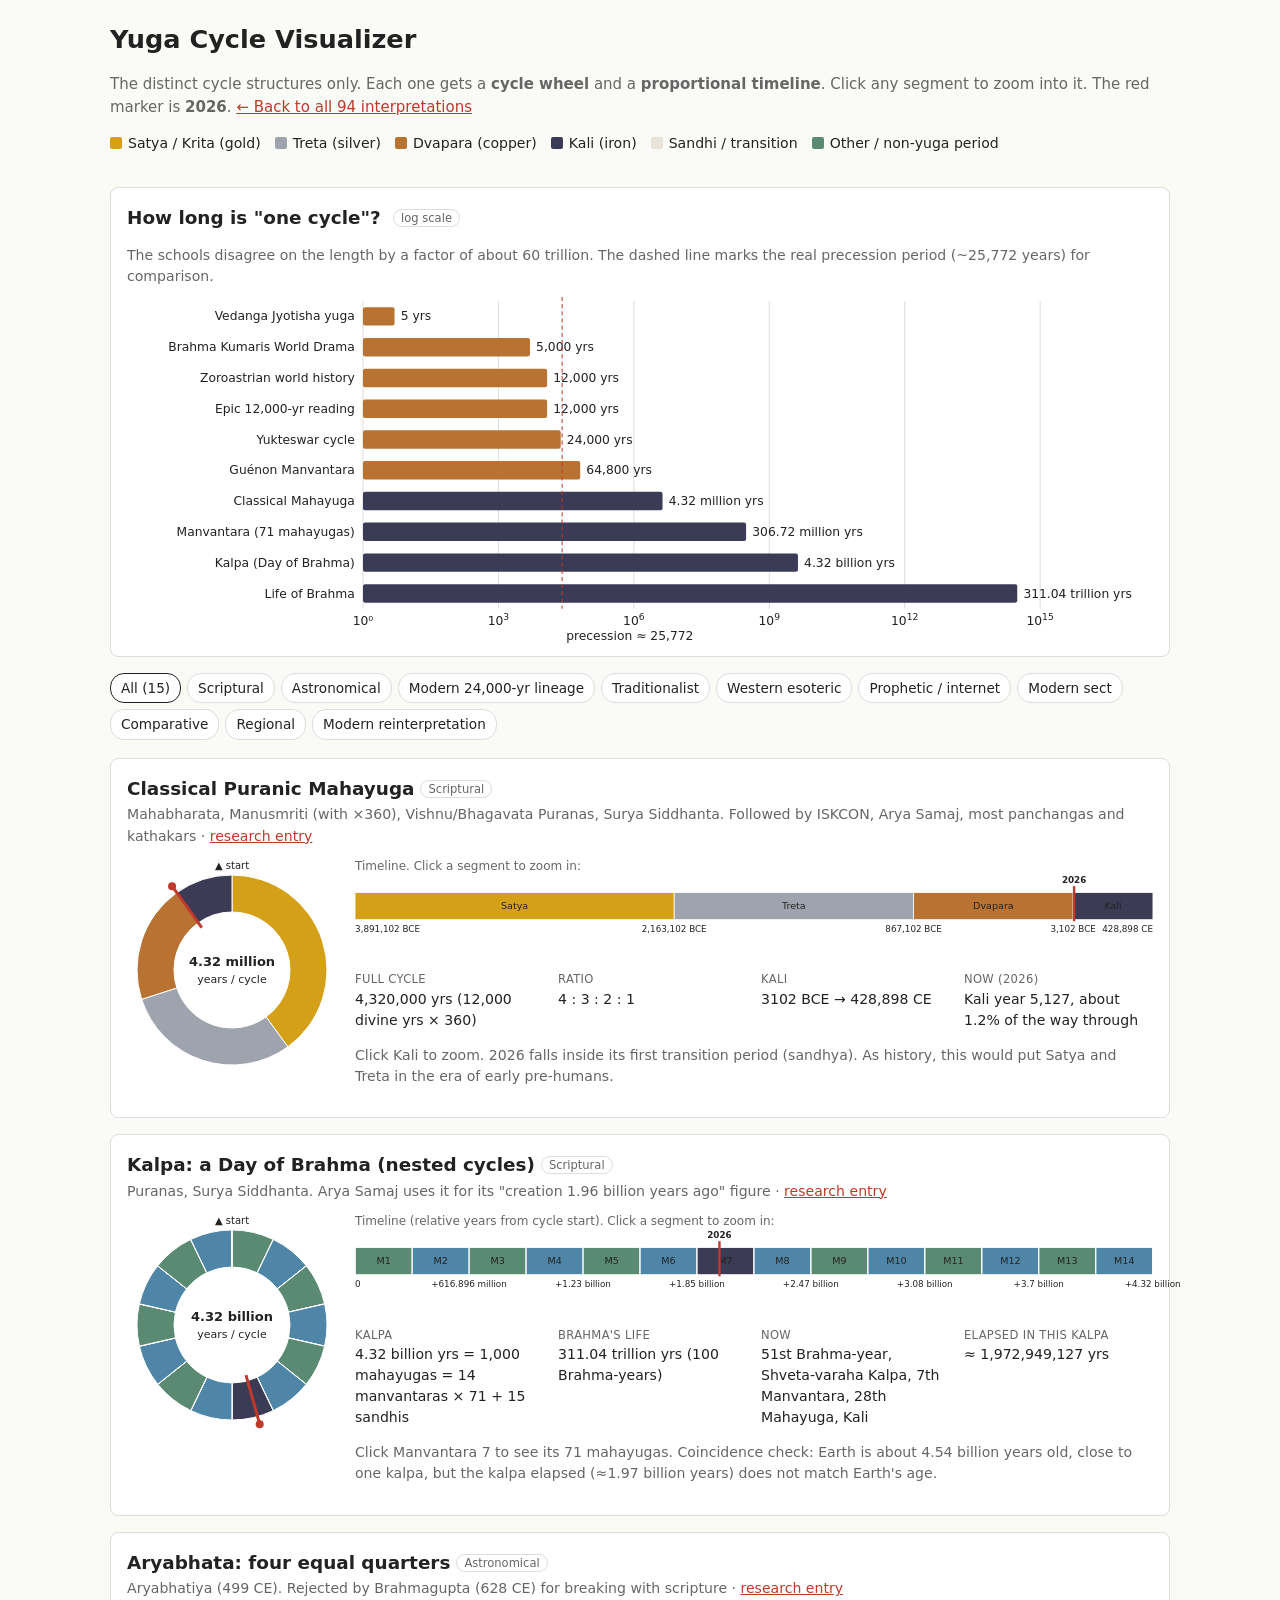
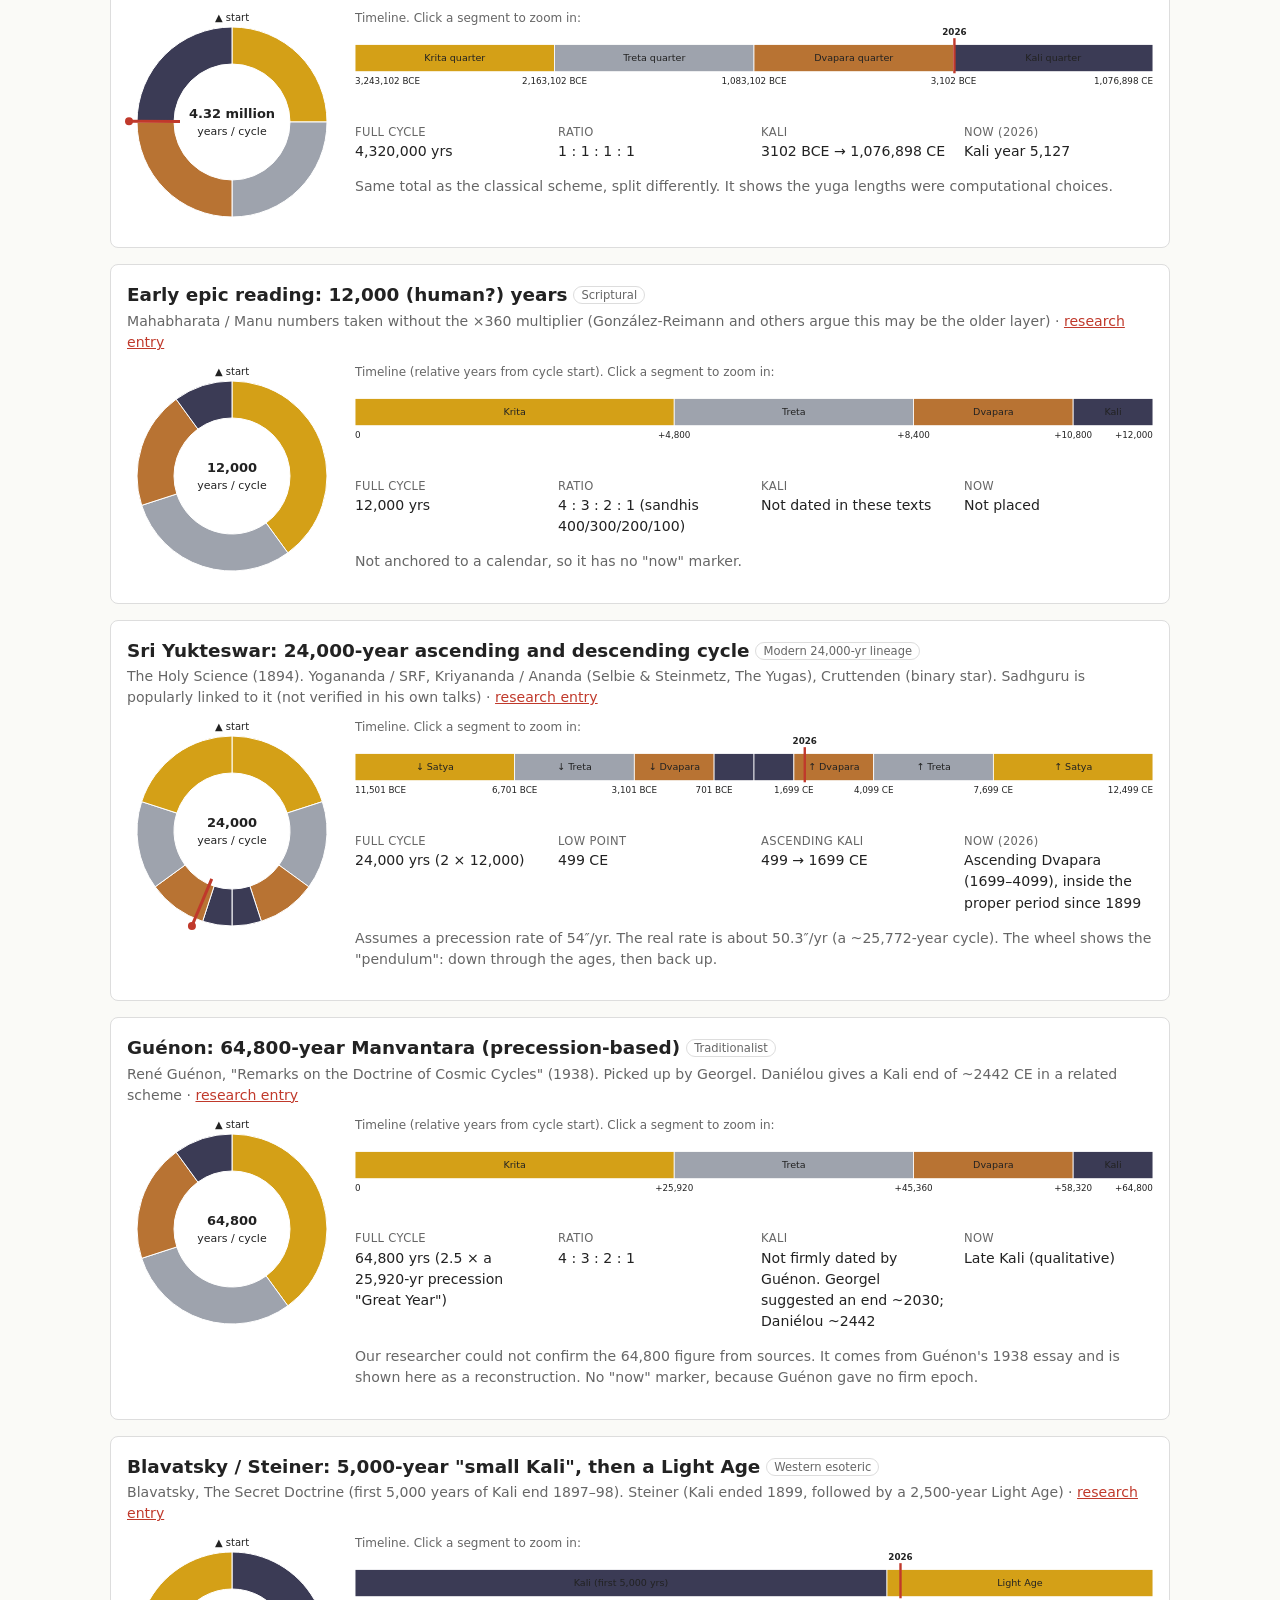
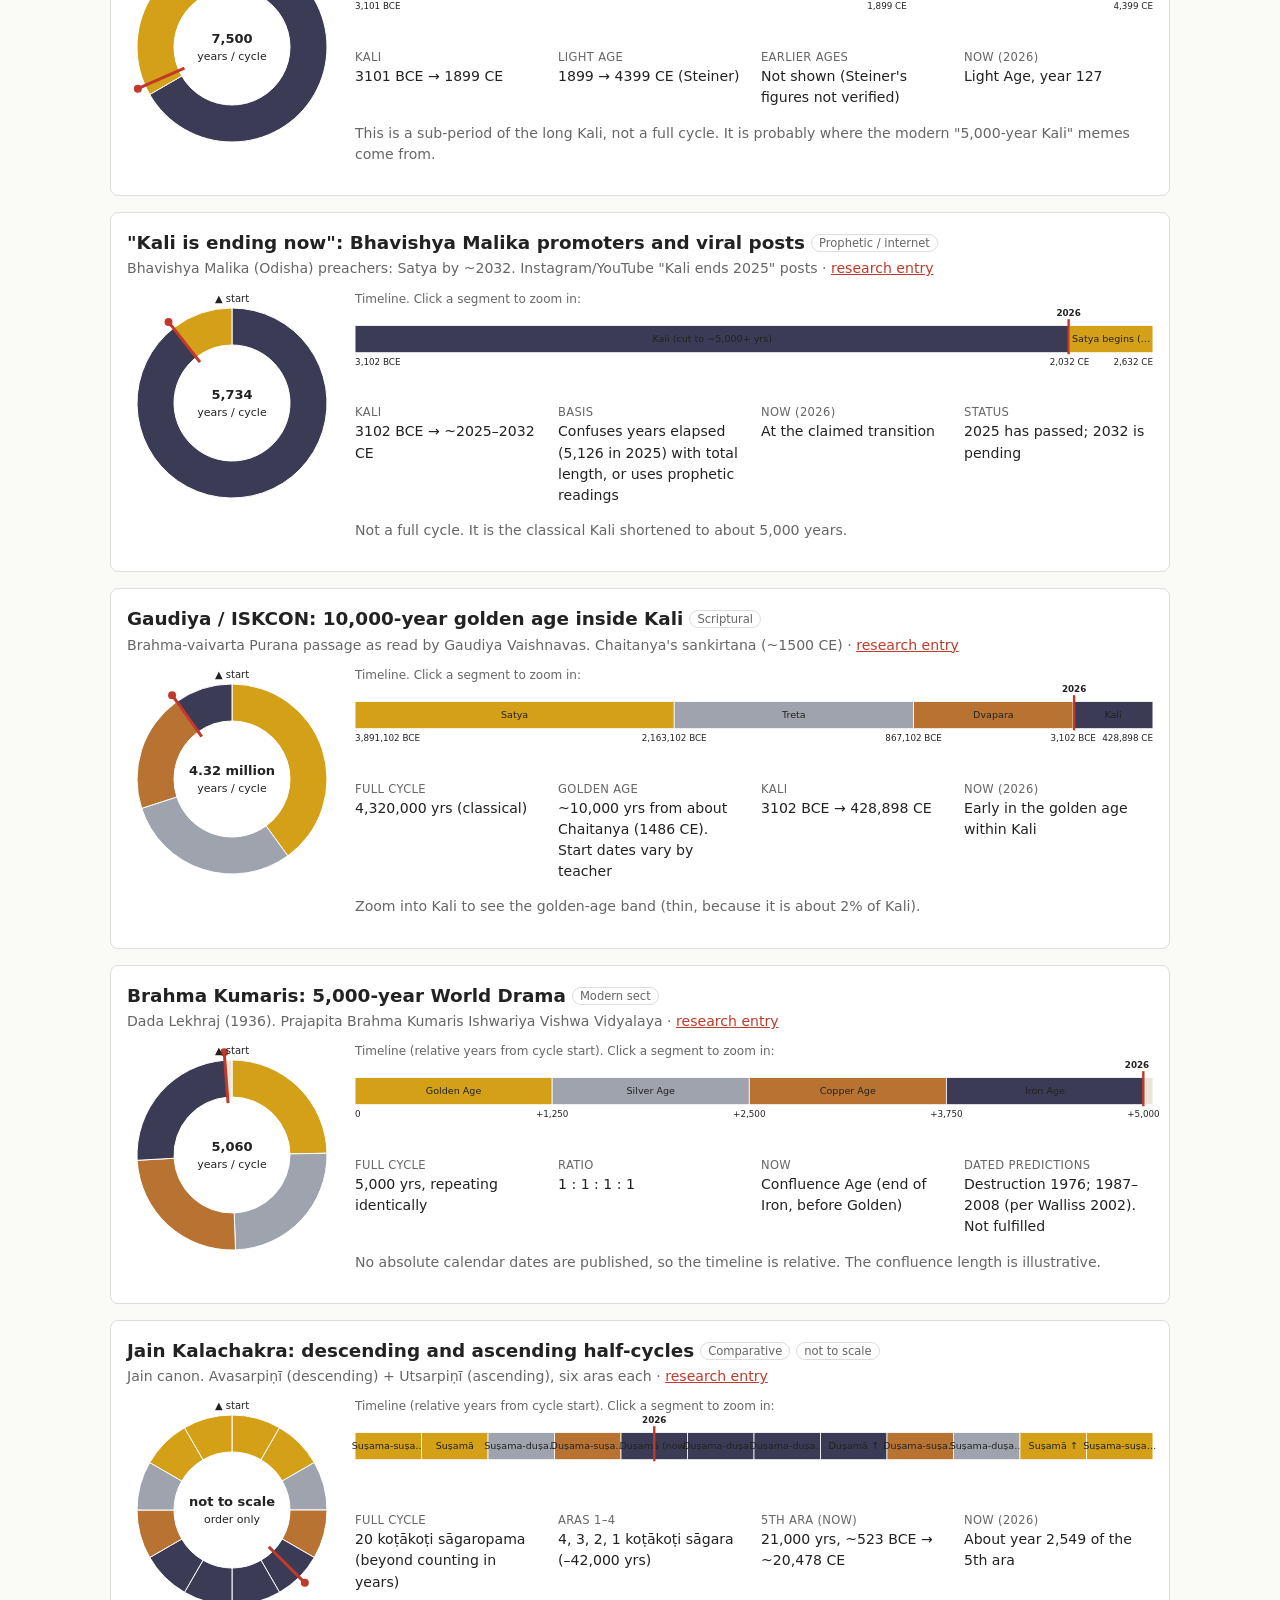
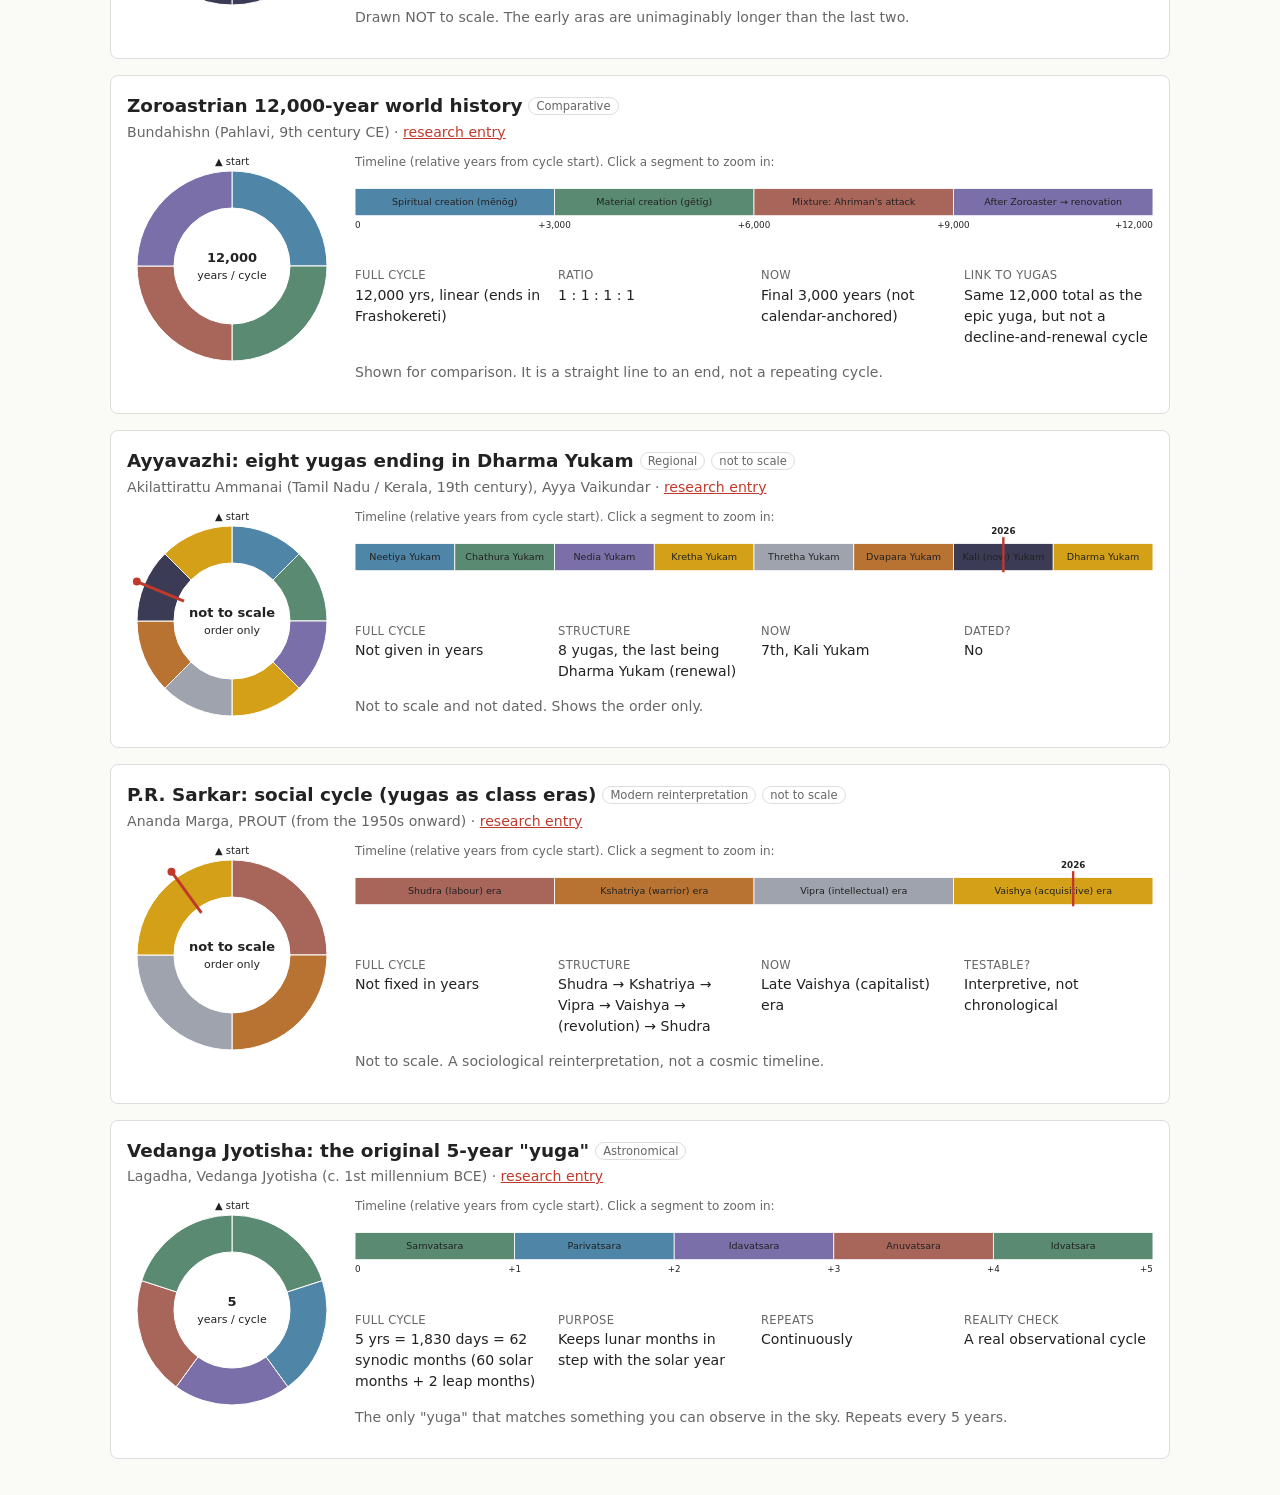
==== visualizer.html @ 543e3381 "Add cycle visualizer visualizer.html shows the 15 distinct yuga cycle structures, each with a cycle " ====
<!doctype html>
<html lang="en">
<head>
<meta charset="utf-8">
<meta name="viewport" content="width=device-width, initial-scale=1">
<title>Yuga Cycle Visualizer</title>
<style>
  :root { --bg:#fafaf7; --fg:#222; --muted:#666; --line:#ddd; --accent:#c0392b; --card:#fff;
          --S:#d4a017; --T:#9ea3ad; --D:#b87333; --K:#3b3b55; --X1:#5b8a72; --X2:#7a6fa8; --X3:#4f86a8; --X4:#a8665b; --gap:#e8e4da; }
  @media (prefers-color-scheme: dark) { :root { --bg:#16161a; --fg:#e8e8e8; --muted:#9a9a9a; --line:#333; --card:#1f1f24; --K:#6b6b95; --gap:#34322d; --accent:#ff6b5b; } }
  * { box-sizing:border-box; }
  body { margin:0; font:15px/1.5 system-ui, -apple-system, Segoe UI, sans-serif; background:var(--bg); color:var(--fg); }
  header, main { max-width:1100px; margin:auto; padding:20px; }
  header { padding-bottom:0; }
  h1 { margin:0 0 4px; font-size:1.6rem; }
  .sub, .note { color:var(--muted); }
  .note { font-size:.88rem; }
  a { color:var(--accent); }
  .legend { display:flex; flex-wrap:wrap; gap:14px; margin:12px 0; font-size:.88rem; }
  .legend span::before { content:''; display:inline-block; width:12px; height:12px; border-radius:2px; margin-right:6px; vertical-align:-1px; background:var(--c); }
  .chips { display:flex; flex-wrap:wrap; gap:6px; margin:10px 0 18px; }
  .chips button { font:inherit; font-size:.85rem; padding:4px 10px; border-radius:14px; border:1px solid var(--line); background:var(--card); color:var(--fg); cursor:pointer; }
  .chips button.on { border-color:var(--fg); }
  .card { background:var(--card); border:1px solid var(--line); border-radius:8px; padding:16px; margin-bottom:16px; }
  .card h2 { margin:0; font-size:1.15rem; }
  .who { color:var(--muted); font-size:.88rem; margin:2px 0 10px; }
  .tag { font-size:.72rem; padding:1px 7px; border-radius:9px; border:1px solid var(--line); color:var(--muted); margin-left:6px; vertical-align:2px; font-weight:400; }
  .row { display:grid; grid-template-columns:210px 1fr; gap:18px; align-items:start; }
  @media (max-width:700px) { .row { grid-template-columns:1fr; } }
  svg { display:block; width:100%; height:auto; overflow:visible; }
  svg text { fill:var(--fg); font-family:inherit; }
  .seg { cursor:pointer; stroke:var(--card); stroke-width:1; }
  .seg:hover { opacity:.85; }
  .facts { display:grid; grid-template-columns:repeat(auto-fit,minmax(170px,1fr)); gap:6px 14px; font-size:.88rem; margin-top:10px; }
  .facts b { display:block; color:var(--muted); font-weight:500; font-size:.72rem; text-transform:uppercase; letter-spacing:.03em; }
  .zoom { margin-top:6px; min-height:20px; }
  .zoom .zt { font-size:.82rem; color:var(--muted); }
  .scale { font-size:.75rem; color:var(--muted); }
  #cmp .lbl { font-size:12px; }
</style>
</head>
<body>
<header>
  <h1>Yuga Cycle Visualizer</h1>
  <p class="sub">The distinct cycle structures only. Each one gets a <b>cycle wheel</b> and a <b>proportional timeline</b>. Click any segment to zoom into it. The red marker is <b>2026</b>. <a href="index.html">← Back to all 94 interpretations</a></p>
  <div class="legend">
    <span style="--c:var(--S)">Satya / Krita (gold)</span><span style="--c:var(--T)">Treta (silver)</span>
    <span style="--c:var(--D)">Dvapara (copper)</span><span style="--c:var(--K)">Kali (iron)</span>
    <span style="--c:var(--gap)">Sandhi / transition</span><span style="--c:var(--X1)">Other / non-yuga period</span>
  </div>
</header>
<main>
  <div class="card">
    <h2>How long is "one cycle"? <span class="tag">log scale</span></h2>
    <p class="note">The schools disagree on the length by a factor of about 60 trillion. The dashed line marks the real precession period (~25,772 years) for comparison.</p>
    <svg id="cmp" viewBox="0 0 1000 330"></svg>
  </div>
  <div class="chips" id="chips"></div>
  <div id="models"></div>
</main>
<script>
const NOW = 2026;
const fmtN = n => Math.round(n).toLocaleString('en-US');
const fmtY = y => y < 0 ? fmtN(-y) + ' BCE' : fmtN(y) + ' CE';
const fmtDur = n => n >= 1e12 ? (n/1e12).toFixed(n%1e12?2:0)+' trillion' : n >= 1e9 ? (n/1e9).toFixed(2).replace(/\.?0+$/,'')+' billion' : n >= 1e6 ? (n/1e6).toFixed(3).replace(/\.?0+$/,'')+' million' : fmtN(n);
const C = { S:'var(--S)', T:'var(--T)', D:'var(--D)', K:'var(--K)', g:'var(--gap)', x1:'var(--X1)', x2:'var(--X2)', x3:'var(--X3)', x4:'var(--X4)' };

// Classical 4:3:2:1 yuga with sandhya (dawn) and sandhyamsha (dusk) of 1/12 each
const classical = (name, c, len, d) => ({ name, c, len, sub: [
  { name: 'Sandhya (dawn)', c: 'g', len: len/12 }, { name: name + ' proper', c, len: len*10/12 }, { name: 'Sandhyamsha (dusk)', c: 'g', len: len/12 } ] });
// Yukteswar yuga: 1/12 sandhi either side (e.g. Dvapara 200 + 2000 + 200)
const yuk = (name, c, len, dir) => ({ name: `${dir} ${name}`, c, len, sub: [
  { name: 'Sandhi', c: 'g', len: len/12 }, { name: `${name} proper`, c, len: len*10/12 }, { name: 'Sandhi', c: 'g', len: len/12 } ] });
const MAHA = () => [classical('Satya', 'S', 1728000), classical('Treta', 'T', 1296000), classical('Dvapara', 'D', 864000), classical('Kali', 'K', 432000)];

const MANUS = ['Svayambhuva','Svarochisha','Uttama','Tamasa','Raivata','Chakshusha','Vaivasvata (current)','Savarni','Daksha-savarni','Brahma-savarni','Dharma-savarni','Rudra-savarni','Deva-savarni','Indra-savarni'];
const kalpaSegs = [{ name: 'Initial sandhi', c: 'g', len: 1728000 }];
MANUS.forEach((m, i) => {
  kalpaSegs.push({ name: `Manvantara ${i+1}: ${m}`, short: `M${i+1}`, c: i === 6 ? 'K' : (i % 2 ? 'x3' : 'x1'), len: 71 * 4320000,
    sub: Array.from({ length: 71 }, (_, j) => ({ name: `Mahayuga ${j+1}${i===6&&j===27?' (current)':''}`, c: i===6&&j===27 ? 'K' : (j%2?'x2':'x3'), len: 4320000 })) });
  kalpaSegs.push({ name: 'Sandhi', c: 'g', len: 1728000 });
});
const KALPA_NOW = 6*306720000 + 7*1728000 + 27*4320000 + 3888000 + 5127;   // ≈ 1.97 billion years since creation

const MODELS = [
  { id: 'puranic-classical', group: 'Scriptural', name: 'Classical Puranic Mahayuga',
    who: 'Mahabharata, Manusmriti (with ×360), Vishnu/Bhagavata Puranas, Surya Siddhanta. Followed by ISKCON, Arya Samaj, most panchangas and kathakars',
    origin: -3102 - 3888000, segs: MAHA(),
    facts: { 'Full cycle': '4,320,000 yrs (12,000 divine yrs × 360)', 'Ratio': '4 : 3 : 2 : 1', 'Kali': '3102 BCE → 428,898 CE', 'Now (2026)': 'Kali year 5,127, about 1.2% of the way through' },
    note: 'Click Kali to zoom. 2026 falls inside its first transition period (sandhya). As history, this would put Satya and Treta in the era of early pre-humans.' },
  { id: 'kalpa', group: 'Scriptural', name: 'Kalpa: a Day of Brahma (nested cycles)',
    who: 'Puranas, Surya Siddhanta. Arya Samaj uses it for its "creation 1.96 billion years ago" figure',
    relNow: KALPA_NOW, segs: kalpaSegs,
    facts: { 'Kalpa': '4.32 billion yrs = 1,000 mahayugas = 14 manvantaras × 71 + 15 sandhis', 'Brahma\'s life': '311.04 trillion yrs (100 Brahma-years)', 'Now': '51st Brahma-year, Shveta-varaha Kalpa, 7th Manvantara, 28th Mahayuga, Kali', 'Elapsed in this kalpa': '≈ ' + fmtN(KALPA_NOW) + ' yrs' },
    note: 'Click Manvantara 7 to see its 71 mahayugas. Coincidence check: Earth is about 4.54 billion years old, close to one kalpa, but the kalpa elapsed (≈1.97 billion years) does not match Earth\'s age.' },
  { id: 'aryabhata', group: 'Astronomical', name: 'Aryabhata: four equal quarters',
    who: 'Aryabhatiya (499 CE). Rejected by Brahmagupta (628 CE) for breaking with scripture',
    origin: -3102 - 3240000,
    segs: [{ name: 'Krita quarter', c: 'S', len: 1080000 }, { name: 'Treta quarter', c: 'T', len: 1080000 }, { name: 'Dvapara quarter', c: 'D', len: 1080000 }, { name: 'Kali quarter', c: 'K', len: 1080000 }],
    facts: { 'Full cycle': '4,320,000 yrs', 'Ratio': '1 : 1 : 1 : 1', 'Kali': '3102 BCE → 1,076,898 CE', 'Now (2026)': 'Kali year 5,127' },
    note: 'Same total as the classical scheme, split differently. It shows the yuga lengths were computational choices.' },
  { id: 'manusmriti', group: 'Scriptural', name: 'Early epic reading: 12,000 (human?) years',
    who: 'Mahabharata / Manu numbers taken without the ×360 multiplier (González-Reimann and others argue this may be the older layer)',
    segs: [classical('Krita', 'S', 4800), classical('Treta', 'T', 3600), classical('Dvapara', 'D', 2400), classical('Kali', 'K', 1200)],
    facts: { 'Full cycle': '12,000 yrs', 'Ratio': '4 : 3 : 2 : 1 (sandhis 400/300/200/100)', 'Kali': 'Not dated in these texts', 'Now': 'Not placed' },
    note: 'Not anchored to a calendar, so it has no "now" marker.' },
  { id: 'yukteswar', group: 'Modern 24,000-yr lineage', name: 'Sri Yukteswar: 24,000-year ascending and descending cycle',
    who: 'The Holy Science (1894). Yogananda / SRF, Kriyananda / Ananda (Selbie & Steinmetz, The Yugas), Cruttenden (binary star). Sadhguru is popularly linked to it (not verified in his own talks)',
    origin: -11501,
    segs: [yuk('Satya', 'S', 4800, '↓'), yuk('Treta', 'T', 3600, '↓'), yuk('Dvapara', 'D', 2400, '↓'), yuk('Kali', 'K', 1200, '↓'),
           yuk('Kali', 'K', 1200, '↑'), yuk('Dvapara', 'D', 2400, '↑'), yuk('Treta', 'T', 3600, '↑'), yuk('Satya', 'S', 4800, '↑')],
    facts: { 'Full cycle': '24,000 yrs (2 × 12,000)', 'Low point': '499 CE', 'Ascending Kali': '499 → 1699 CE', 'Now (2026)': 'Ascending Dvapara (1699–4099), inside the proper period since 1899' },
    note: 'Assumes a precession rate of 54″/yr. The real rate is about 50.3″/yr (a ~25,772-year cycle). The wheel shows the "pendulum": down through the ages, then back up.' },
  { id: 'guenon', group: 'Traditionalist', name: 'Guénon: 64,800-year Manvantara (precession-based)',
    who: 'René Guénon, "Remarks on the Doctrine of Cosmic Cycles" (1938). Picked up by Georgel. Daniélou gives a Kali end of ~2442 CE in a related scheme',
    segs: [{ name: 'Krita', c: 'S', len: 25920 }, { name: 'Treta', c: 'T', len: 19440 }, { name: 'Dvapara', c: 'D', len: 12960 }, { name: 'Kali', c: 'K', len: 6480 }],
    facts: { 'Full cycle': '64,800 yrs (2.5 × a 25,920-yr precession "Great Year")', 'Ratio': '4 : 3 : 2 : 1', 'Kali': 'Not firmly dated by Guénon. Georgel suggested an end ~2030; Daniélou ~2442', 'Now': 'Late Kali (qualitative)' },
    note: 'Our researcher could not confirm the 64,800 figure from sources. It comes from Guénon\'s 1938 essay and is shown here as a reconstruction. No "now" marker, because Guénon gave no firm epoch.' },
  { id: 'steiner-1900', group: 'Western esoteric', name: 'Blavatsky / Steiner: 5,000-year "small Kali", then a Light Age',
    who: 'Blavatsky, The Secret Doctrine (first 5,000 years of Kali end 1897–98). Steiner (Kali ended 1899, followed by a 2,500-year Light Age)',
    origin: -3101,
    segs: [{ name: 'Kali (first 5,000 yrs)', c: 'K', len: 5000 }, { name: 'Light Age', c: 'S', len: 2500 }],
    facts: { 'Kali': '3101 BCE → 1899 CE', 'Light Age': '1899 → 4399 CE (Steiner)', 'Earlier ages': 'Not shown (Steiner\'s figures not verified)', 'Now (2026)': 'Light Age, year 127' },
    note: 'This is a sub-period of the long Kali, not a full cycle. It is probably where the modern "5,000-year Kali" memes come from.' },
  { id: 'kali-ends-2025-viral', group: 'Prophetic / internet', name: '"Kali is ending now": Bhavishya Malika promoters and viral posts',
    who: 'Bhavishya Malika (Odisha) preachers: Satya by ~2032. Instagram/YouTube "Kali ends 2025" posts',
    origin: -3102,
    segs: [{ name: 'Kali (cut to ~5,000+ yrs)', c: 'K', len: 5134 }, { name: 'Satya begins (open-ended)', c: 'S', len: 600 }],
    facts: { 'Kali': '3102 BCE → ~2025–2032 CE', 'Basis': 'Confuses years elapsed (5,126 in 2025) with total length, or uses prophetic readings', 'Now (2026)': 'At the claimed transition', 'Status': '2025 has passed; 2032 is pending' },
    note: 'Not a full cycle. It is the classical Kali shortened to about 5,000 years.' },
  { id: 'iskcon', group: 'Scriptural', name: 'Gaudiya / ISKCON: 10,000-year golden age inside Kali',
    who: 'Brahma-vaivarta Purana passage as read by Gaudiya Vaishnavas. Chaitanya\'s sankirtana (~1500 CE)',
    origin: -3102 - 3888000,
    segs: MAHA().map(s => s.name === 'Kali' ? { ...s, bands: [{ from: 1486, to: 11486, label: '10,000-yr golden age (approx.)' }] } : s),
    facts: { 'Full cycle': '4,320,000 yrs (classical)', 'Golden age': '~10,000 yrs from about Chaitanya (1486 CE). Start dates vary by teacher', 'Kali': '3102 BCE → 428,898 CE', 'Now (2026)': 'Early in the golden age within Kali' },
    note: 'Zoom into Kali to see the golden-age band (thin, because it is about 2% of Kali).' },
  { id: 'brahma-kumaris', group: 'Modern sect', name: 'Brahma Kumaris: 5,000-year World Drama',
    who: 'Dada Lekhraj (1936). Prajapita Brahma Kumaris Ishwariya Vishwa Vidyalaya',
    relNow: 4999,
    segs: [{ name: 'Golden Age', c: 'S', len: 1250 }, { name: 'Silver Age', c: 'T', len: 1250 }, { name: 'Copper Age', c: 'D', len: 1250 }, { name: 'Iron Age', c: 'K', len: 1250 }, { name: 'Confluence Age', c: 'g', len: 60 }],
    facts: { 'Full cycle': '5,000 yrs, repeating identically', 'Ratio': '1 : 1 : 1 : 1', 'Now': 'Confluence Age (end of Iron, before Golden)', 'Dated predictions': 'Destruction 1976; 1987–2008 (per Walliss 2002). Not fulfilled' },
    note: 'No absolute calendar dates are published, so the timeline is relative. The confluence length is illustrative.' },
  { id: 'jain', group: 'Comparative', name: 'Jain Kalachakra: descending and ascending half-cycles',
    who: 'Jain canon. Avasarpiṇī (descending) + Utsarpiṇī (ascending), six aras each',
    notToScale: true, relNowFrac: 4.5/12,
    segs: [['Suṣama-suṣamā','S'],['Suṣamā','S'],['Suṣama-duṣamā','T'],['Duṣama-suṣamā','D'],['Duṣamā (now)','K'],['Duṣama-duṣamā','K'],
           ['Duṣama-duṣamā ↑','K'],['Duṣamā ↑','K'],['Duṣama-suṣamā ↑','D'],['Suṣama-duṣamā ↑','T'],['Suṣamā ↑','S'],['Suṣama-suṣamā ↑','S']].map(([name, c]) => ({ name, c, len: 1 })),
    facts: { 'Full cycle': '20 koṭākoṭi sāgaropama (beyond counting in years)', 'Aras 1–4': '4, 3, 2, 1 koṭākoṭi sāgara (–42,000 yrs)', '5th ara (now)': '21,000 yrs, ~523 BCE → ~20,478 CE', 'Now (2026)': 'About year 2,549 of the 5th ara' },
    note: 'Drawn NOT to scale. The early aras are unimaginably longer than the last two.' },
  { id: 'zoroastrian', group: 'Comparative', name: 'Zoroastrian 12,000-year world history',
    who: 'Bundahishn (Pahlavi, 9th century CE)',
    segs: [{ name: 'Spiritual creation (mēnōg)', c: 'x3', len: 3000 }, { name: 'Material creation (gētīg)', c: 'x1', len: 3000 }, { name: 'Mixture: Ahriman\'s attack', c: 'x4', len: 3000 }, { name: 'After Zoroaster → renovation', c: 'x2', len: 3000 }],
    facts: { 'Full cycle': '12,000 yrs, linear (ends in Frashokereti)', 'Ratio': '1 : 1 : 1 : 1', 'Now': 'Final 3,000 years (not calendar-anchored)', 'Link to yugas': 'Same 12,000 total as the epic yuga, but not a decline-and-renewal cycle' },
    note: 'Shown for comparison. It is a straight line to an end, not a repeating cycle.' },
  { id: 'ayyavazhi-kali-yukam', group: 'Regional', name: 'Ayyavazhi: eight yugas ending in Dharma Yukam',
    who: 'Akilattirattu Ammanai (Tamil Nadu / Kerala, 19th century), Ayya Vaikundar',
    notToScale: true, relNowFrac: 6.5/8,
    segs: ['Neetiya','Chathura','Nedia','Kretha','Thretha','Dvapara','Kali (now)','Dharma'].map((n, i) => ({ name: n + ' Yukam', c: i === 6 ? 'K' : i === 7 ? 'S' : ['x3','x1','x2','S','T','D'][i], len: 1 })),
    facts: { 'Full cycle': 'Not given in years', 'Structure': '8 yugas, the last being Dharma Yukam (renewal)', 'Now': '7th, Kali Yukam', 'Dated?': 'No' },
    note: 'Not to scale and not dated. Shows the order only.' },
  { id: 'ananda-marga-sarkar', group: 'Modern reinterpretation', name: 'P.R. Sarkar: social cycle (yugas as class eras)',
    who: 'Ananda Marga, PROUT (from the 1950s onward)',
    notToScale: true, relNowFrac: 3.6/4,
    segs: [{ name: 'Shudra (labour) era', c: 'x4', len: 1 }, { name: 'Kshatriya (warrior) era', c: 'D', len: 1 }, { name: 'Vipra (intellectual) era', c: 'T', len: 1 }, { name: 'Vaishya (acquisitive) era', c: 'S', len: 1 }],
    facts: { 'Full cycle': 'Not fixed in years', 'Structure': 'Shudra → Kshatriya → Vipra → Vaishya → (revolution) → Shudra', 'Now': 'Late Vaishya (capitalist) era', 'Testable?': 'Interpretive, not chronological' },
    note: 'Not to scale. A sociological reinterpretation, not a cosmic timeline.' },
  { id: 'vedanga-jyotisha', group: 'Astronomical', name: 'Vedanga Jyotisha: the original 5-year "yuga"',
    who: 'Lagadha, Vedanga Jyotisha (c. 1st millennium BCE)',
    segs: ['Samvatsara','Parivatsara','Idavatsara','Anuvatsara','Idvatsara'].map((n, i) => ({ name: n, c: ['x1','x3','x2','x4','x1'][i], len: 1 })),
    facts: { 'Full cycle': '5 yrs = 1,830 days = 62 synodic months (60 solar months + 2 leap months)', 'Purpose': 'Keeps lunar months in step with the solar year', 'Repeats': 'Continuously', 'Reality check': 'A real observational cycle' },
    note: 'The only "yuga" that matches something you can observe in the sky. Repeats every 5 years.' },
];

// ---------- comparison chart (log scale) ----------
(function () {
  const rows = [['Vedanga Jyotisha yuga', 5], ['Brahma Kumaris World Drama', 5000], ['Zoroastrian world history', 12000], ['Epic 12,000-yr reading', 12000],
    ['Yukteswar cycle', 24000], ['Guénon Manvantara', 64800], ['Classical Mahayuga', 4320000], ['Manvantara (71 mahayugas)', 306720000],
    ['Kalpa (Day of Brahma)', 4320000000], ['Life of Brahma', 311040000000000]];
  const L = 230, W = 1000 - L - 110, lo = 0, hi = 15, x = v => L + (Math.log10(v) - lo) / (hi - lo) * W;
  let s = '';
  for (let p = 0; p <= 15; p += 3) s += `<line x1="${x(10**p)}" x2="${x(10**p)}" y1="0" y2="${rows.length*30}" stroke="var(--line)"/><text class="lbl" x="${x(10**p)}" y="${rows.length*30+16}" text-anchor="middle" fill="var(--muted)">10${p?'<tspan dy="-5" font-size="9">'+p+'</tspan>':'⁰'}</text>`;
  rows.forEach(([n, v], i) => {
    const y = i * 30 + 6;
    s += `<text class="lbl" x="${L-8}" y="${y+13}" text-anchor="end">${n}</text><rect x="${L}" y="${y}" width="${x(v)-L}" height="18" rx="2" fill="${v < 1e5 ? 'var(--D)' : 'var(--K)'}"/><text class="lbl" x="${x(v)+6}" y="${y+13}">${fmtDur(v)} yrs</text>`;
  });
  s += `<line x1="${x(25772)}" x2="${x(25772)}" y1="-4" y2="${rows.length*30}" stroke="var(--accent)" stroke-dasharray="4 3"/><text class="lbl" x="${x(25772)+4}" y="${rows.length*30+30}" fill="var(--accent)">precession ≈ 25,772</text>`;
  document.getElementById('cmp').innerHTML = s;
})();

// ---------- per-model diagrams ----------
const total = segs => segs.reduce((a, s) => a + s.len, 0);
function nowRel(m) { return m.origin != null ? NOW - m.origin : m.relNow != null ? m.relNow : m.relNowFrac != null ? m.relNowFrac * total(m.segs) : null; }

function wheel(m) {
  const T = total(m.segs), R = 95, r = 58, cx = 105, cy = 105; let a0 = -Math.PI / 2, s = '';
  const pt = (a, rad) => [cx + rad * Math.cos(a), cy + rad * Math.sin(a)];
  m.segs.forEach((g, i) => {
    const a1 = a0 + g.len / T * 2 * Math.PI, big = a1 - a0 > Math.PI ? 1 : 0;
    const [x0, y0] = pt(a0, R), [x1, y1] = pt(a1, R), [x2, y2] = pt(a1, r), [x3, y3] = pt(a0, r);
    s += `<path class="seg" data-i="${i}" fill="${C[g.c]}" d="M${x0},${y0} A${R},${R} 0 ${big} 1 ${x1},${y1} L${x2},${y2} A${r},${r} 0 ${big} 0 ${x3},${y3}Z"><title>${g.name}: ${fmtDur(g.len)}${m.notToScale ? '' : ' yrs'}</title></path>`;
    a0 = a1;
  });
  const n = nowRel(m);
  if (n != null) { const a = -Math.PI / 2 + n / T * 2 * Math.PI, [x1, y1] = pt(a, r - 6), [x2, y2] = pt(a, R + 8);
    s += `<line x1="${x1}" y1="${y1}" x2="${x2}" y2="${y2}" stroke="var(--accent)" stroke-width="3"/><circle cx="${x2}" cy="${y2}" r="4" fill="var(--accent)"/>`; }
  s += `<text x="${cx}" y="${cy-4}" text-anchor="middle" font-size="13" font-weight="600">${m.notToScale ? 'not to scale' : fmtDur(T)}</text><text x="${cx}" y="${cy+13}" text-anchor="middle" font-size="11" fill="var(--muted)">${m.notToScale ? 'order only' : 'years / cycle'}</text>`;
  s += `<text x="${cx}" y="4" text-anchor="middle" font-size="10" fill="var(--muted)">▲ start</text>`;
  return `<svg viewBox="0 -8 210 222">${s}</svg>`;
}

// linear bar: segs over [0, T]; base = absolute year of 0 (or null); nowR relative position
function bar(segs, base, nowR, notToScale, cls) {
  const T = total(segs), W = 1000, H = 34, xs = v => v / T * W; let s = '', acc = 0, lastLbl = -999;
  const ticks = [];
  segs.forEach((g, i) => {
    const x = xs(acc), w = xs(g.len);
    s += `<rect class="${cls}" data-i="${i}" x="${x}" y="0" width="${Math.max(w, .5)}" height="${H}" fill="${C[g.c]}"><title>${g.name}: ${fmtDur(g.len)}${notToScale ? '' : ' yrs'}${base != null ? ` (${fmtY(base+acc)} → ${fmtY(base+acc+g.len)})` : ''}</title></rect>`;
    if (w > (g.short ? 24 : 70)) s += `<text x="${x + w/2}" y="${H/2+4}" text-anchor="middle" font-size="12" fill="#fff" pointer-events="none">${(g.short && g.name.length * 6.5 >= w) ? g.short : g.name.length * 6.5 < w ? g.name : g.name.slice(0, Math.floor(w/7)) + '…'}</text>`;
    ticks.push(acc); acc += g.len;
  });
  ticks.push(T);
  if (!notToScale) ticks.forEach(t => { const x = xs(t); if (x - lastLbl < 85 && t !== T) return; if (t === T && x - lastLbl < 85) return; lastLbl = x;
    s += `<text x="${x}" y="${H+15}" font-size="11" text-anchor="${t === 0 ? 'start' : t === T ? 'end' : 'middle'}" fill="var(--muted)">${base != null ? fmtY(base + t) : (t ? '+' + fmtDur(t) : '0')}</text>`; });
  if (nowR != null && nowR >= 0 && nowR <= T) { const x = xs(nowR);
    s += `<line x1="${x}" x2="${x}" y1="-8" y2="${H+2}" stroke="var(--accent)" stroke-width="3"/><text x="${Math.min(Math.max(x, 20), 980)}" y="-12" font-size="11" text-anchor="middle" fill="var(--accent)" font-weight="600">2026</text>`; }
  return `<svg viewBox="0 -22 1000 ${H+42}">${s}</svg>`;
}

function render() {
  const sel = document.querySelector('#chips .on')?.dataset.g || '';
  document.getElementById('models').innerHTML = MODELS.filter(m => !sel || m.group === sel).map(m => `
    <div class="card" id="m-${m.id}">
      <h2>${m.name}<span class="tag">${m.group}</span>${m.notToScale ? '<span class="tag">not to scale</span>' : ''}</h2>
      <div class="who">${m.who} · <a href="index.html#${m.id}">research entry</a></div>
      <div class="row">
        <div>${wheel(m)}</div>
        <div>
          <div class="scale">Timeline${m.origin != null ? '' : ' (relative years from cycle start)'}. Click a segment to zoom in:</div>
          <div class="main">${bar(m.segs, m.origin ?? null, nowRel(m), m.notToScale, 'seg')}</div>
          <div class="zoom"></div>
          <div class="facts">${Object.entries(m.facts).map(([k, v]) => `<div><b>${k}</b>${v}</div>`).join('')}</div>
          <p class="note">${m.note}</p>
        </div>
      </div>
    </div>`).join('');
  MODELS.forEach(m => {
    const card = document.getElementById('m-' + m.id); if (!card) return;
    card.querySelectorAll('.seg').forEach(el => el.addEventListener('click', () => zoom(m, card, +el.dataset.i)));
  });
}

function zoom(m, card, i) {
  const z = card.querySelector('.zoom'), g = m.segs[i];
  if (m.notToScale) { z.innerHTML = `<div class="zt">🔍 <b>${g.name}</b>. Durations are not to scale in this tradition.</div>`; return; }
  const off = total(m.segs.slice(0, i)), base = m.origin != null ? m.origin + off : null, n = nowRel(m), nr = n != null ? n - off : null;
  const parts = g.sub || [{ ...g }];
  let html = `<div class="zt">🔍 <b>${g.name}</b>: ${fmtDur(g.len)} yrs${base != null ? ` (${fmtY(base)} → ${fmtY(base + g.len)})` : ''}. <a href="#" class="close">close</a></div>` +
    bar(parts, base ?? null, nr, false, 'zseg');
  if (g.bands && base != null) {
    html += g.bands.map(b => { const x0 = (b.from - base) / g.len * 1000, w = Math.max((b.to - b.from) / g.len * 1000, 3);
      return `<svg viewBox="0 0 1000 22"><rect x="${x0}" y="2" width="${w}" height="10" fill="var(--S)"/><text x="${x0 + w + 6}" y="11" font-size="11">${b.label}: ${fmtY(b.from)} → ${fmtY(b.to)}</text></svg>`; }).join('');
  }
  z.innerHTML = html;
  z.querySelector('.close').onclick = e => { e.preventDefault(); z.innerHTML = ''; };
  // second-level zoom (e.g. Kalpa → Manvantara → Mahayuga)
  z.querySelectorAll('.zseg').forEach(el => el.addEventListener('click', () => {
    const sg = parts[+el.dataset.i]; if (!sg.sub && sg.len !== 4320000) return;
    const off2 = total(parts.slice(0, +el.dataset.i)), n2 = nr != null ? nr - off2 : null;
    const inner = sg.sub || MAHA();
    z.insertAdjacentHTML('beforeend', `<div class="zt">🔍🔍 <b>${sg.name}</b>: ${fmtDur(sg.len)} yrs</div>` + bar(inner, null, n2, false, 'z2'));
  }));
}

const groups = [...new Set(MODELS.map(m => m.group))];
document.getElementById('chips').innerHTML = `<button class="on" data-g="">All (${MODELS.length})</button>` + groups.map(g => `<button data-g="${g}">${g}</button>`).join('');
document.querySelectorAll('#chips button').forEach(b => b.onclick = () => { document.querySelectorAll('#chips button').forEach(x => x.classList.remove('on')); b.classList.add('on'); render(); });
render();
</script>
</body>
</html>
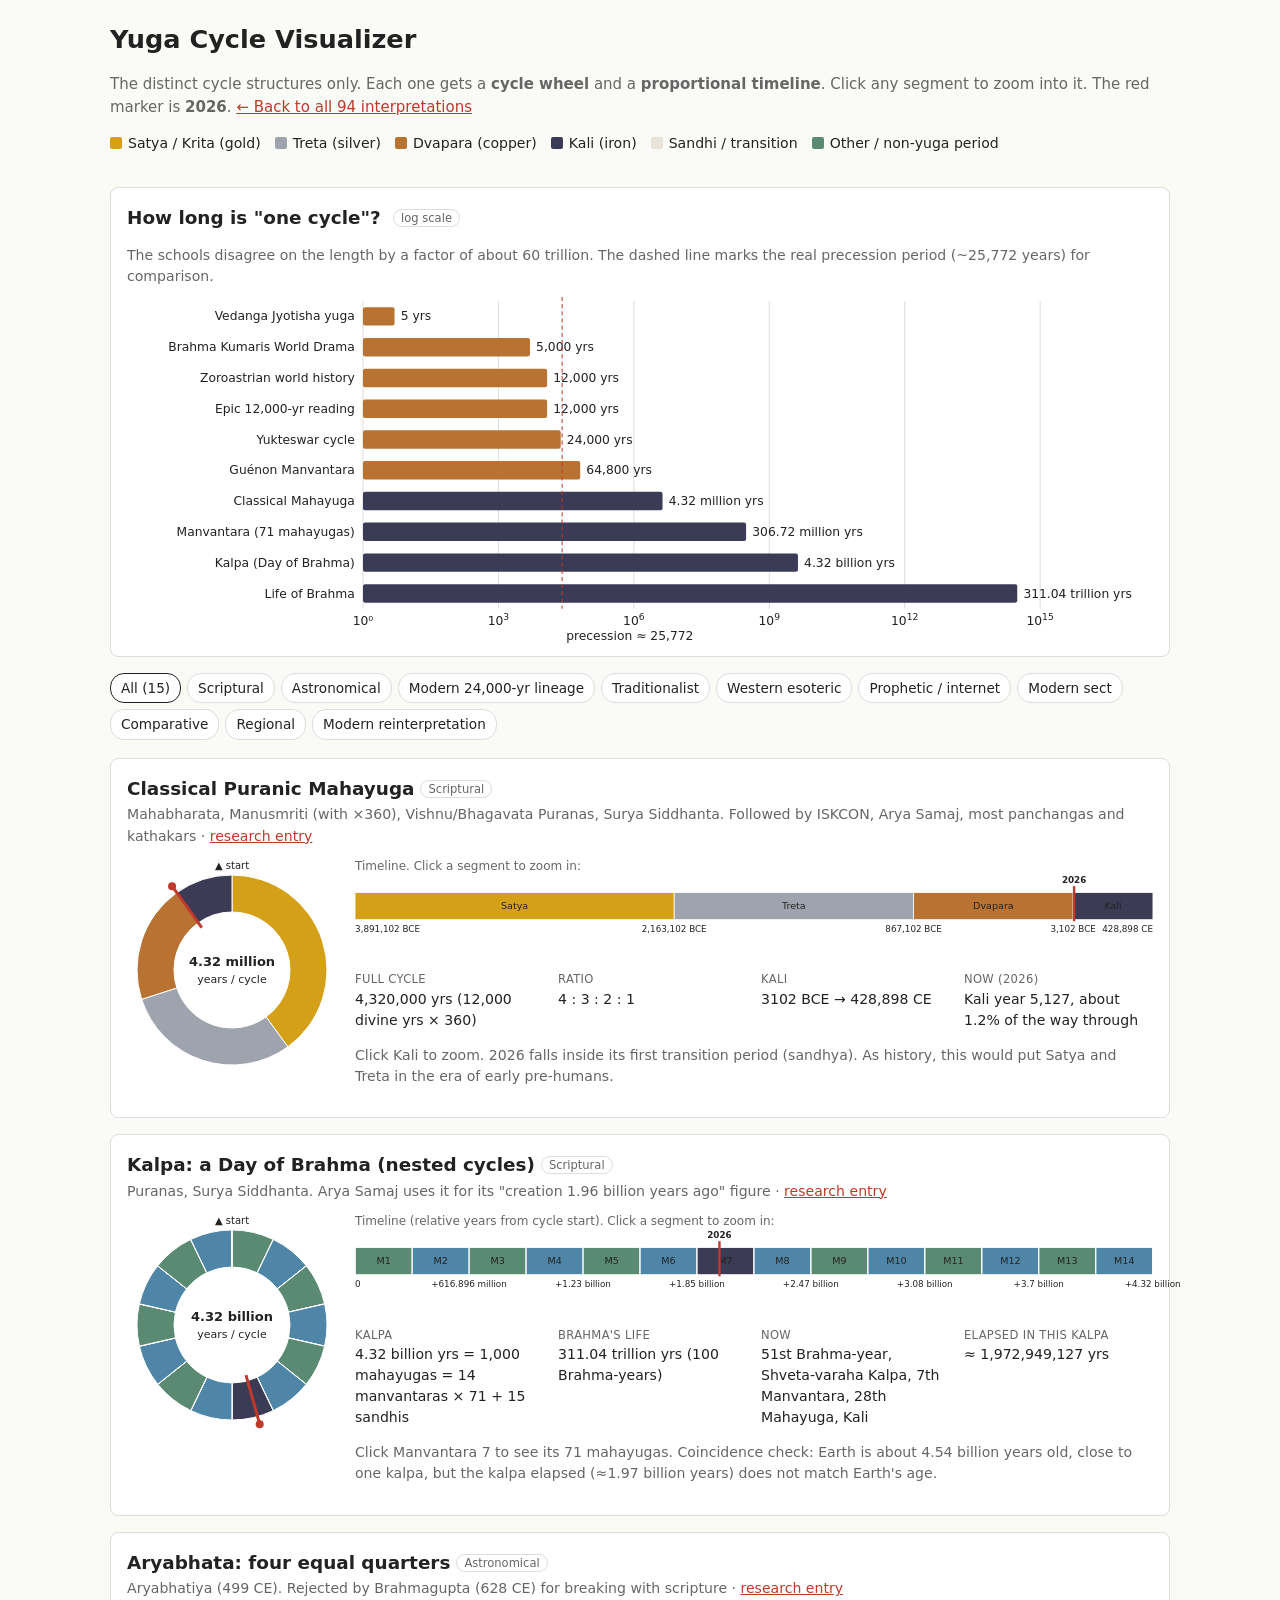
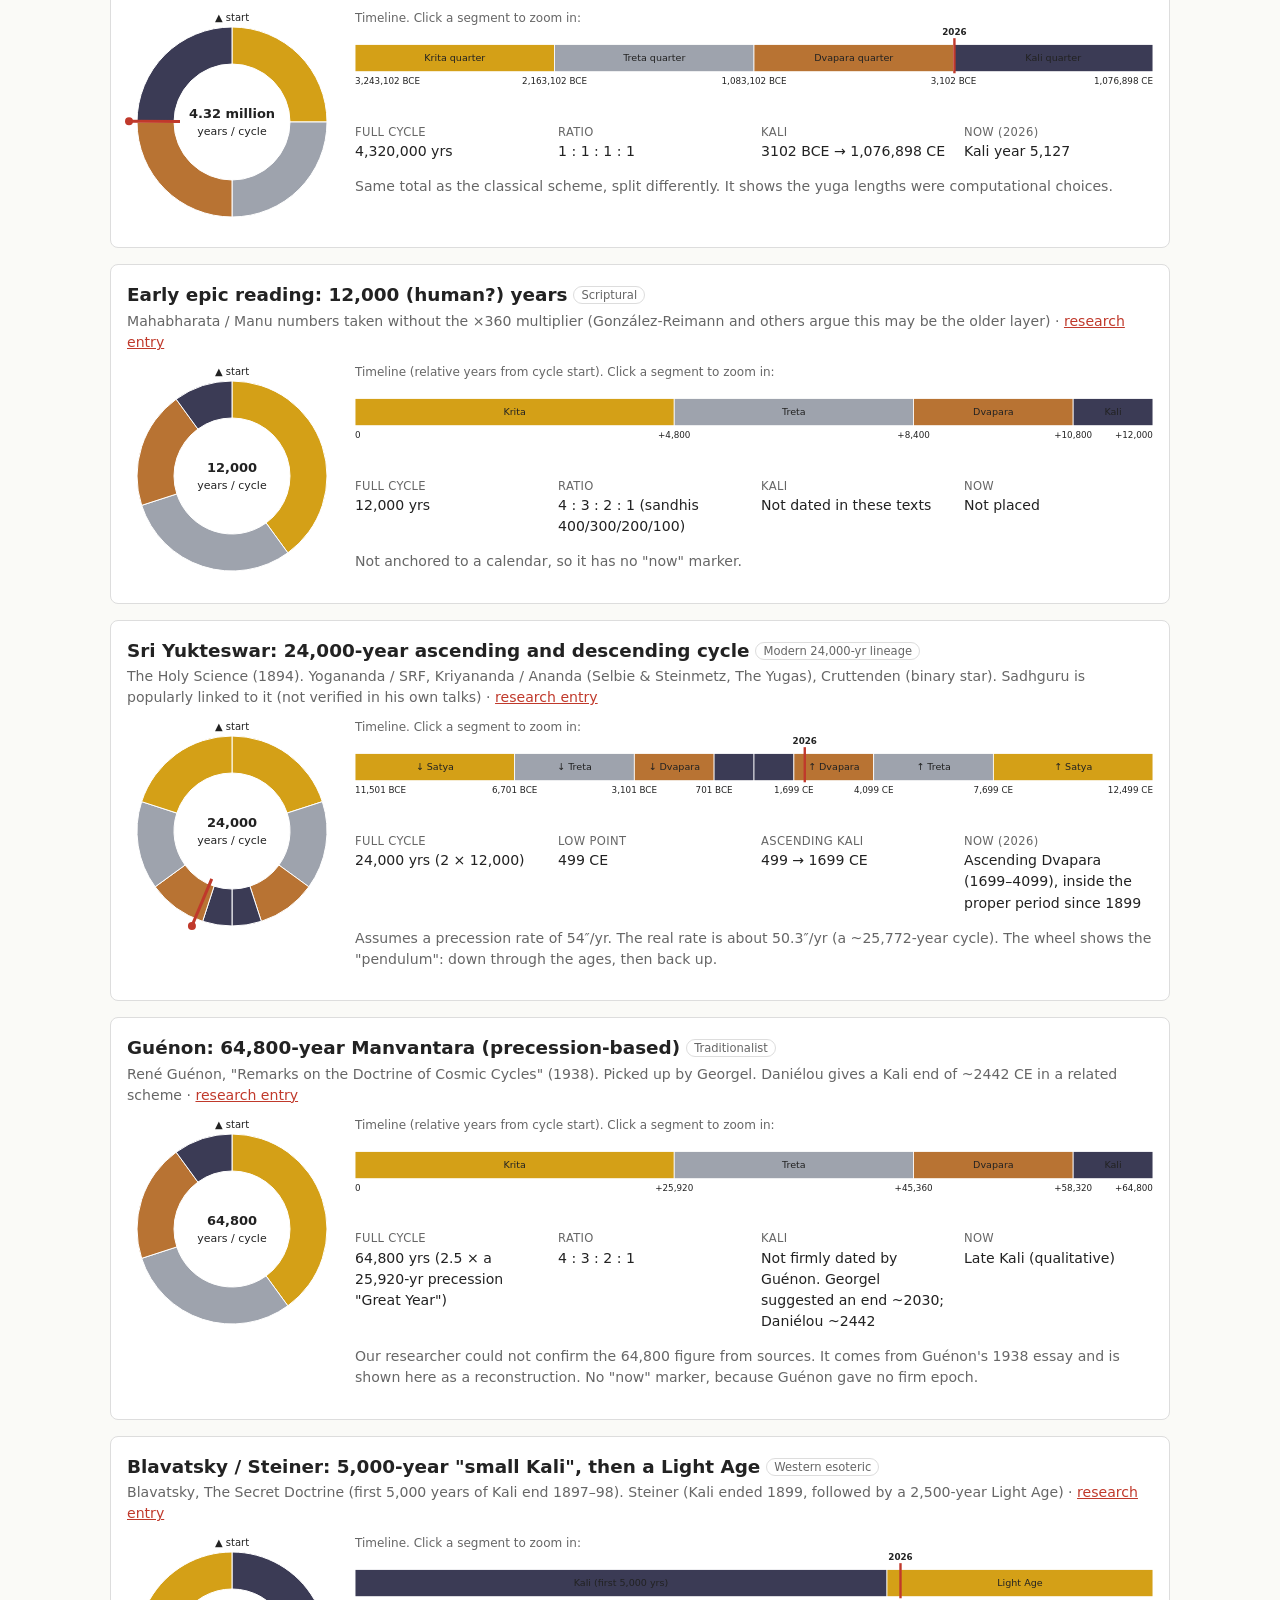
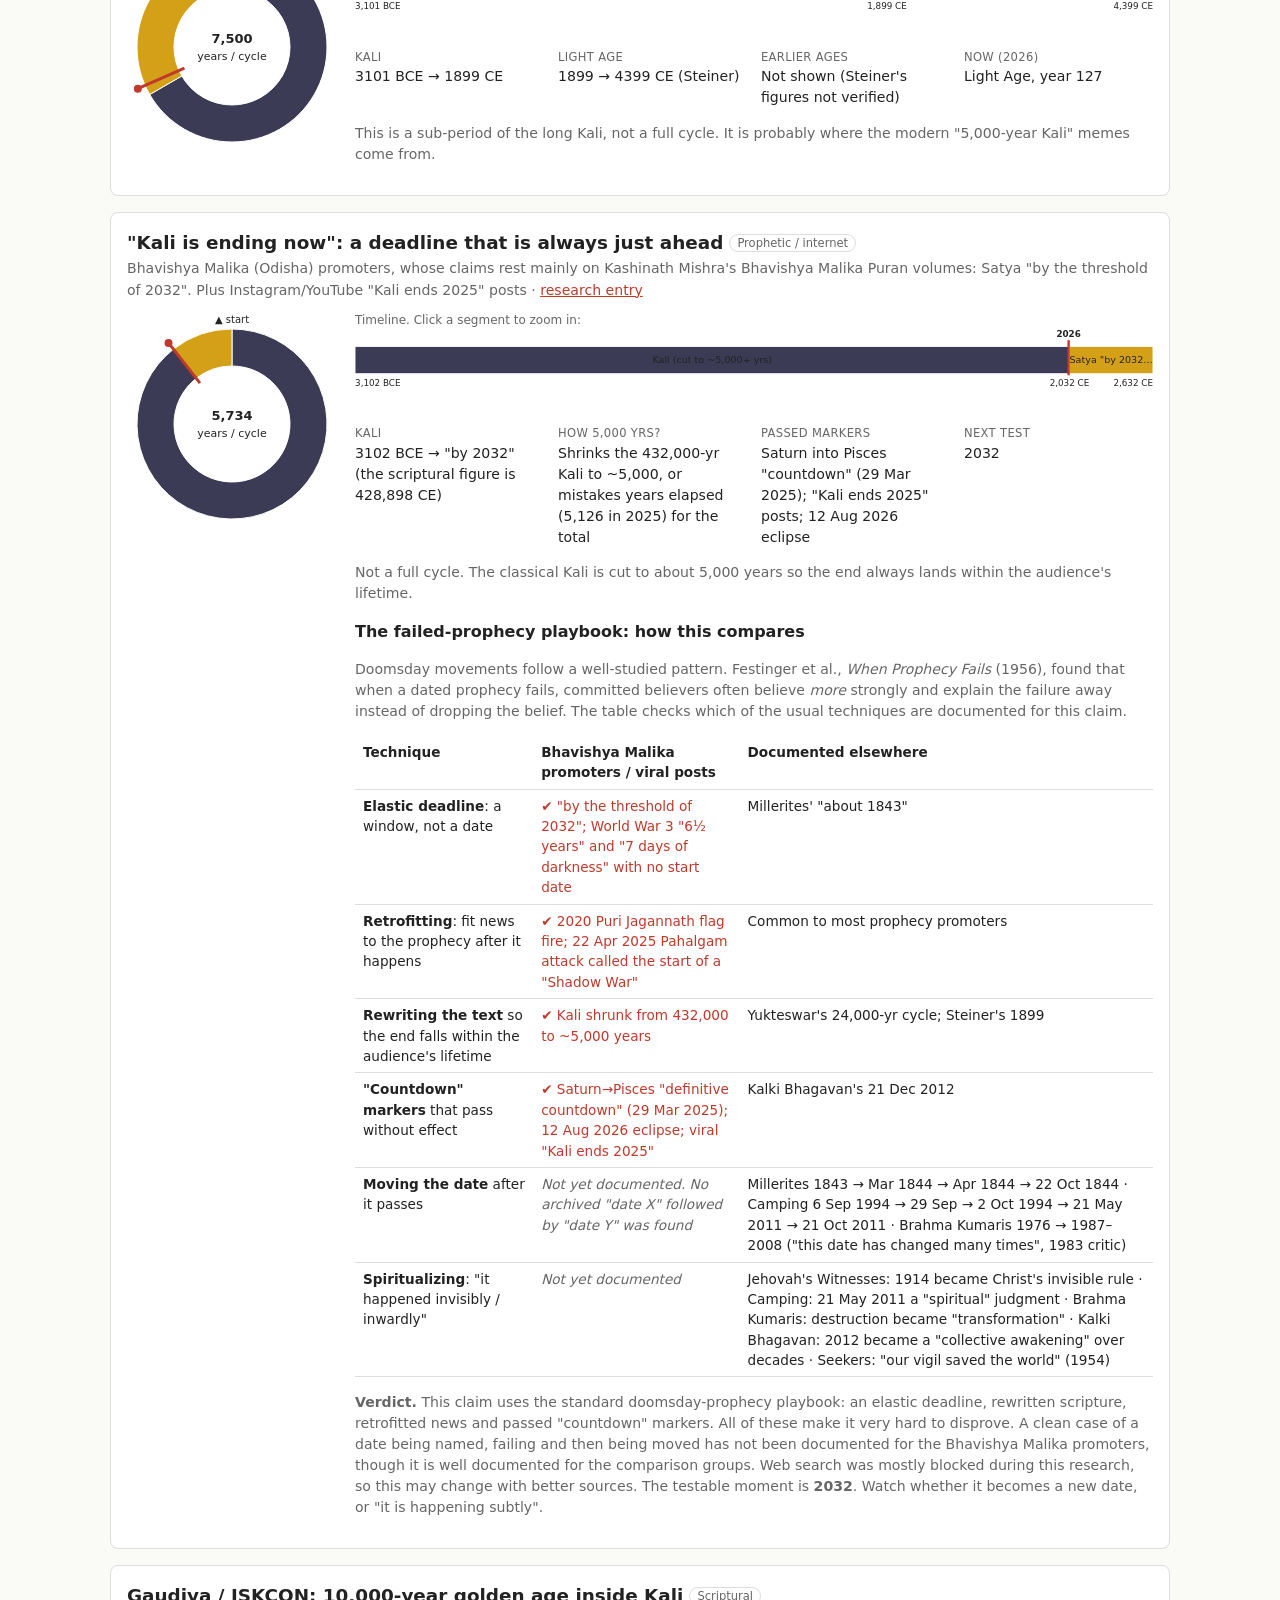
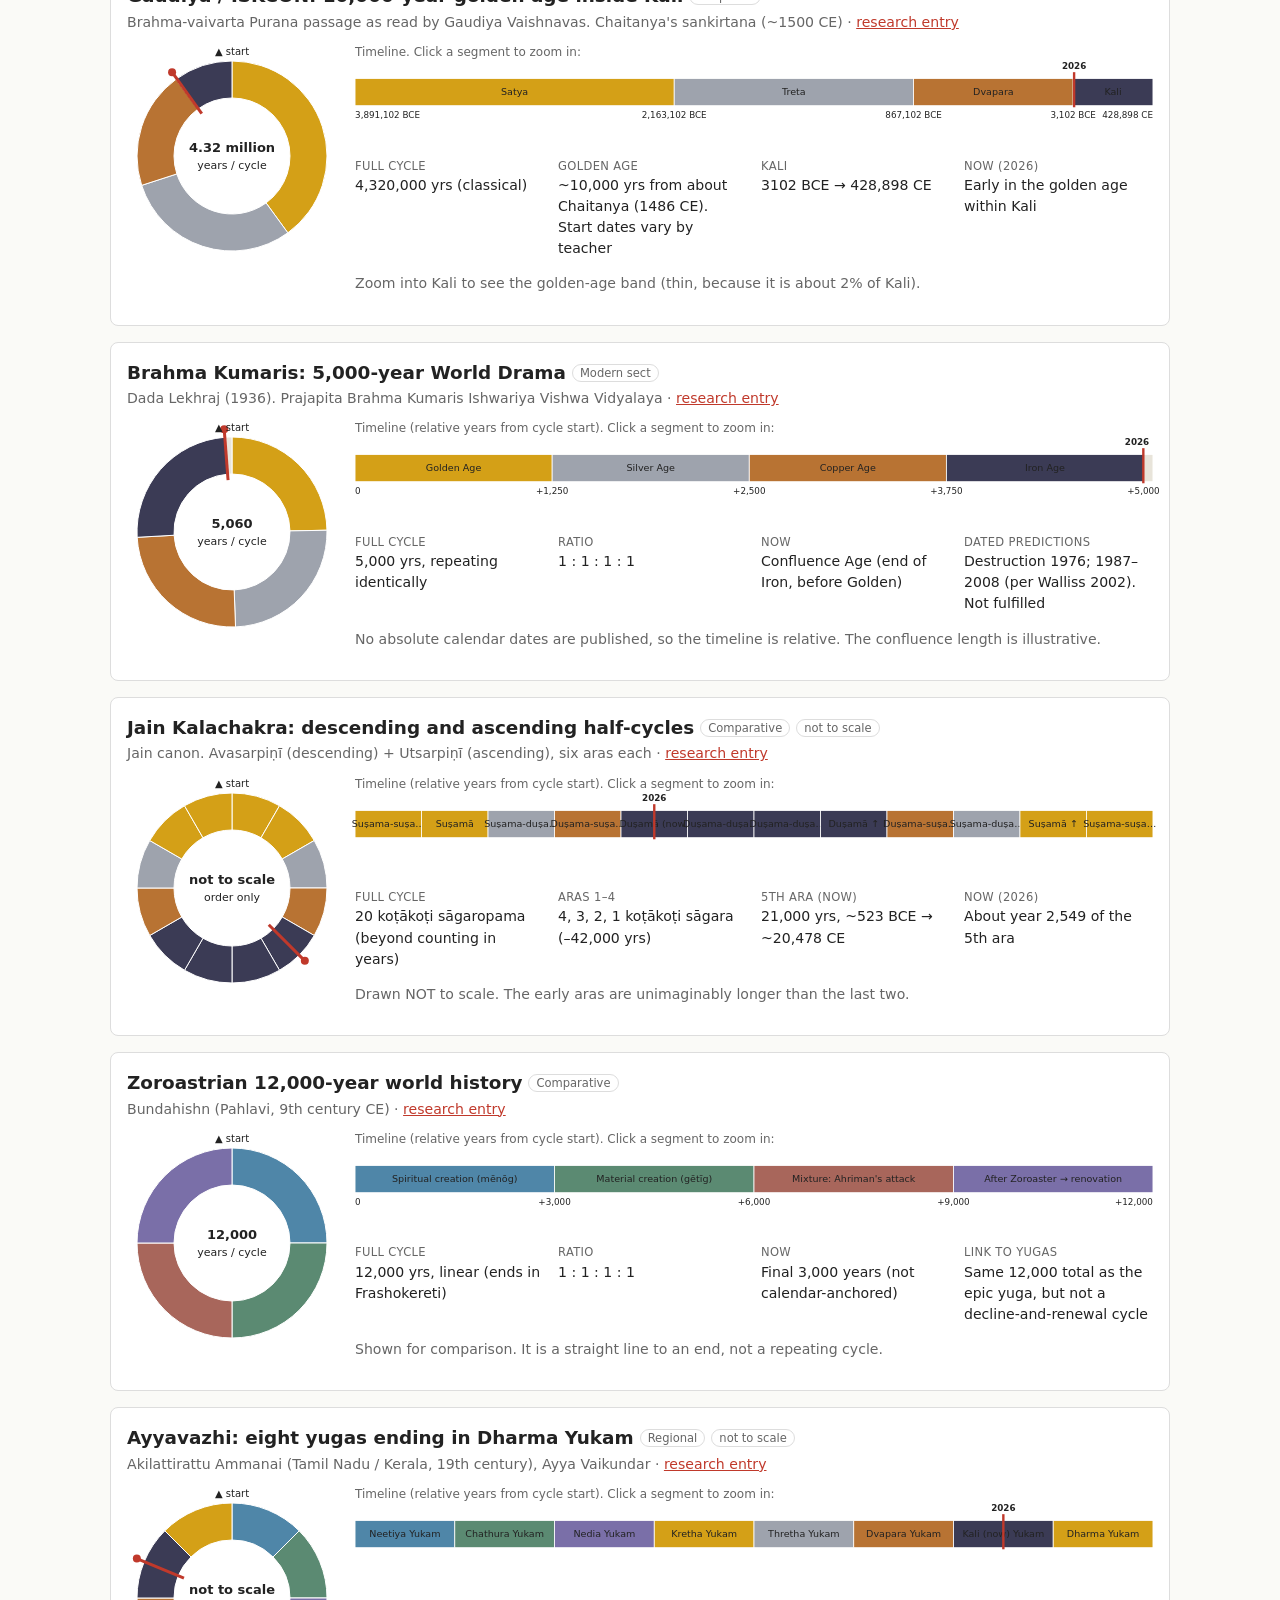
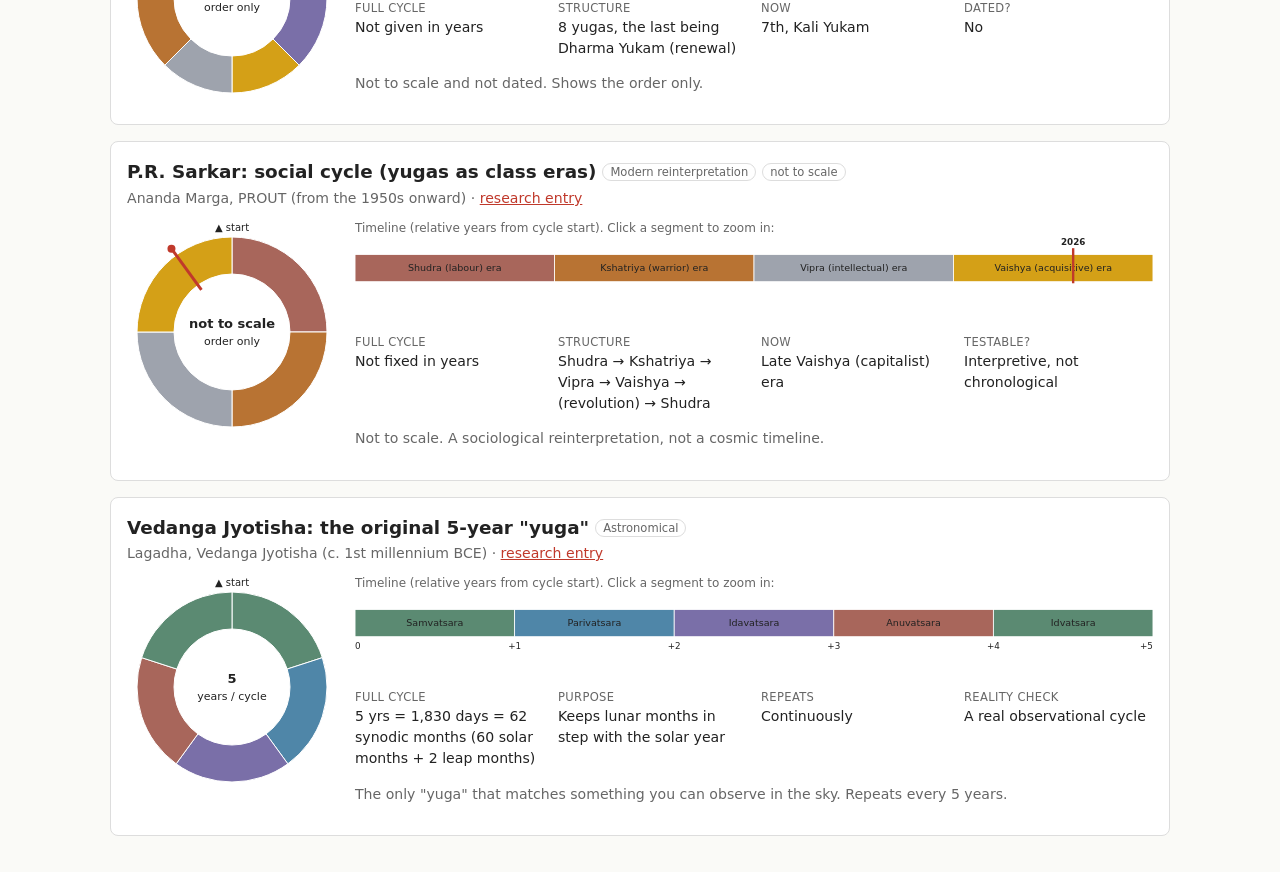
==== commit 905f1622: "Rewrite "Kali is ending now" card around the failed-prophecy playbook Compare Bhavishya Malika promo" ====
--- a/visualizer.html
+++ b/visualizer.html
@@ -37,6 +37,10 @@
   .zoom .zt { font-size:.82rem; color:var(--muted); }
   .scale { font-size:.75rem; color:var(--muted); }
   #cmp .lbl { font-size:12px; }
+  table.pb { border-collapse:collapse; width:100%; font-size:.85rem; margin:6px 0; }
+  table.pb th, table.pb td { text-align:left; vertical-align:top; padding:6px 8px; border-bottom:1px solid var(--line); }
+  table.pb td.y { color:var(--accent); }
+  table.pb td.m { color:var(--muted); font-style:italic; }
 </style>
 </head>
 <body>
@@ -122,12 +126,25 @@
     segs: [{ name: 'Kali (first 5,000 yrs)', c: 'K', len: 5000 }, { name: 'Light Age', c: 'S', len: 2500 }],
     facts: { 'Kali': '3101 BCE → 1899 CE', 'Light Age': '1899 → 4399 CE (Steiner)', 'Earlier ages': 'Not shown (Steiner\'s figures not verified)', 'Now (2026)': 'Light Age, year 127' },
     note: 'This is a sub-period of the long Kali, not a full cycle. It is probably where the modern "5,000-year Kali" memes come from.' },
-  { id: 'kali-ends-2025-viral', group: 'Prophetic / internet', name: '"Kali is ending now": Bhavishya Malika promoters and viral posts',
-    who: 'Bhavishya Malika (Odisha) preachers: Satya by ~2032. Instagram/YouTube "Kali ends 2025" posts',
+  { id: 'kali-ends-2025-viral', group: 'Prophetic / internet', name: '"Kali is ending now": a deadline that is always just ahead',
+    who: 'Bhavishya Malika (Odisha) promoters, whose claims rest mainly on Kashinath Mishra\'s Bhavishya Malika Puran volumes: Satya "by the threshold of 2032". Plus Instagram/YouTube "Kali ends 2025" posts',
     origin: -3102,
-    segs: [{ name: 'Kali (cut to ~5,000+ yrs)', c: 'K', len: 5134 }, { name: 'Satya begins (open-ended)', c: 'S', len: 600 }],
-    facts: { 'Kali': '3102 BCE → ~2025–2032 CE', 'Basis': 'Confuses years elapsed (5,126 in 2025) with total length, or uses prophetic readings', 'Now (2026)': 'At the claimed transition', 'Status': '2025 has passed; 2032 is pending' },
-    note: 'Not a full cycle. It is the classical Kali shortened to about 5,000 years.' },
+    segs: [{ name: 'Kali (cut to ~5,000+ yrs)', c: 'K', len: 5134 }, { name: 'Satya "by 2032" (open-ended)', c: 'S', len: 600 }],
+    facts: { 'Kali': '3102 BCE → "by 2032" (the scriptural figure is 428,898 CE)', 'How 5,000 yrs?': 'Shrinks the 432,000-yr Kali to ~5,000, or mistakes years elapsed (5,126 in 2025) for the total', 'Passed markers': 'Saturn into Pisces "countdown" (29 Mar 2025); "Kali ends 2025" posts; 12 Aug 2026 eclipse', 'Next test': '2032' },
+    note: 'Not a full cycle. The classical Kali is cut to about 5,000 years so the end always lands within the audience\'s lifetime.',
+    extra: `
+      <h3 style="margin:16px 0 6px;font-size:1rem">The failed-prophecy playbook: how this compares</h3>
+      <p class="note">Doomsday movements follow a well-studied pattern. Festinger et al., <i>When Prophecy Fails</i> (1956), found that when a dated prophecy fails, committed believers often believe <i>more</i> strongly and explain the failure away instead of dropping the belief. The table checks which of the usual techniques are documented for this claim.</p>
+      <table class="pb">
+        <tr><th>Technique</th><th>Bhavishya Malika promoters / viral posts</th><th>Documented elsewhere</th></tr>
+        <tr><td><b>Elastic deadline</b>: a window, not a date</td><td class="y">✔ "by the threshold of 2032"; World War 3 "6½ years" and "7 days of darkness" with no start date</td><td>Millerites' "about 1843"</td></tr>
+        <tr><td><b>Retrofitting</b>: fit news to the prophecy after it happens</td><td class="y">✔ 2020 Puri Jagannath flag fire; 22 Apr 2025 Pahalgam attack called the start of a "Shadow War"</td><td>Common to most prophecy promoters</td></tr>
+        <tr><td><b>Rewriting the text</b> so the end falls within the audience's lifetime</td><td class="y">✔ Kali shrunk from 432,000 to ~5,000 years</td><td>Yukteswar's 24,000-yr cycle; Steiner's 1899</td></tr>
+        <tr><td><b>"Countdown" markers</b> that pass without effect</td><td class="y">✔ Saturn→Pisces "definitive countdown" (29 Mar 2025); 12 Aug 2026 eclipse; viral "Kali ends 2025"</td><td>Kalki Bhagavan's 21 Dec 2012</td></tr>
+        <tr><td><b>Moving the date</b> after it passes</td><td class="m">Not yet documented. No archived "date X" followed by "date Y" was found</td><td>Millerites 1843 → Mar 1844 → Apr 1844 → 22 Oct 1844 · Camping 6 Sep 1994 → 29 Sep → 2 Oct 1994 → 21 May 2011 → 21 Oct 2011 · Brahma Kumaris 1976 → 1987–2008 ("this date has changed many times", 1983 critic)</td></tr>
+        <tr><td><b>Spiritualizing</b>: "it happened invisibly / inwardly"</td><td class="m">Not yet documented</td><td>Jehovah's Witnesses: 1914 became Christ's invisible rule · Camping: 21 May 2011 a "spiritual" judgment · Brahma Kumaris: destruction became "transformation" · Kalki Bhagavan: 2012 became a "collective awakening" over decades · Seekers: "our vigil saved the world" (1954)</td></tr>
+      </table>
+      <p class="note"><b>Verdict.</b> This claim uses the standard doomsday-prophecy playbook: an elastic deadline, rewritten scripture, retrofitted news and passed "countdown" markers. All of these make it very hard to disprove. A clean case of a date being named, failing and then being moved has not been documented for the Bhavishya Malika promoters, though it is well documented for the comparison groups. Web search was mostly blocked during this research, so this may change with better sources. The testable moment is <b>2032</b>. Watch whether it becomes a new date, or "it is happening subtly".</p>` },
   { id: 'iskcon', group: 'Scriptural', name: 'Gaudiya / ISKCON: 10,000-year golden age inside Kali',
     who: 'Brahma-vaivarta Purana passage as read by Gaudiya Vaishnavas. Chaitanya\'s sankirtana (~1500 CE)',
     origin: -3102 - 3888000,
@@ -239,7 +256,7 @@
           <div class="main">${bar(m.segs, m.origin ?? null, nowRel(m), m.notToScale, 'seg')}</div>
           <div class="zoom"></div>
           <div class="facts">${Object.entries(m.facts).map(([k, v]) => `<div><b>${k}</b>${v}</div>`).join('')}</div>
-          <p class="note">${m.note}</p>
+          <p class="note">${m.note}</p>${m.extra || ''}
         </div>
       </div>
     </div>`).join('');
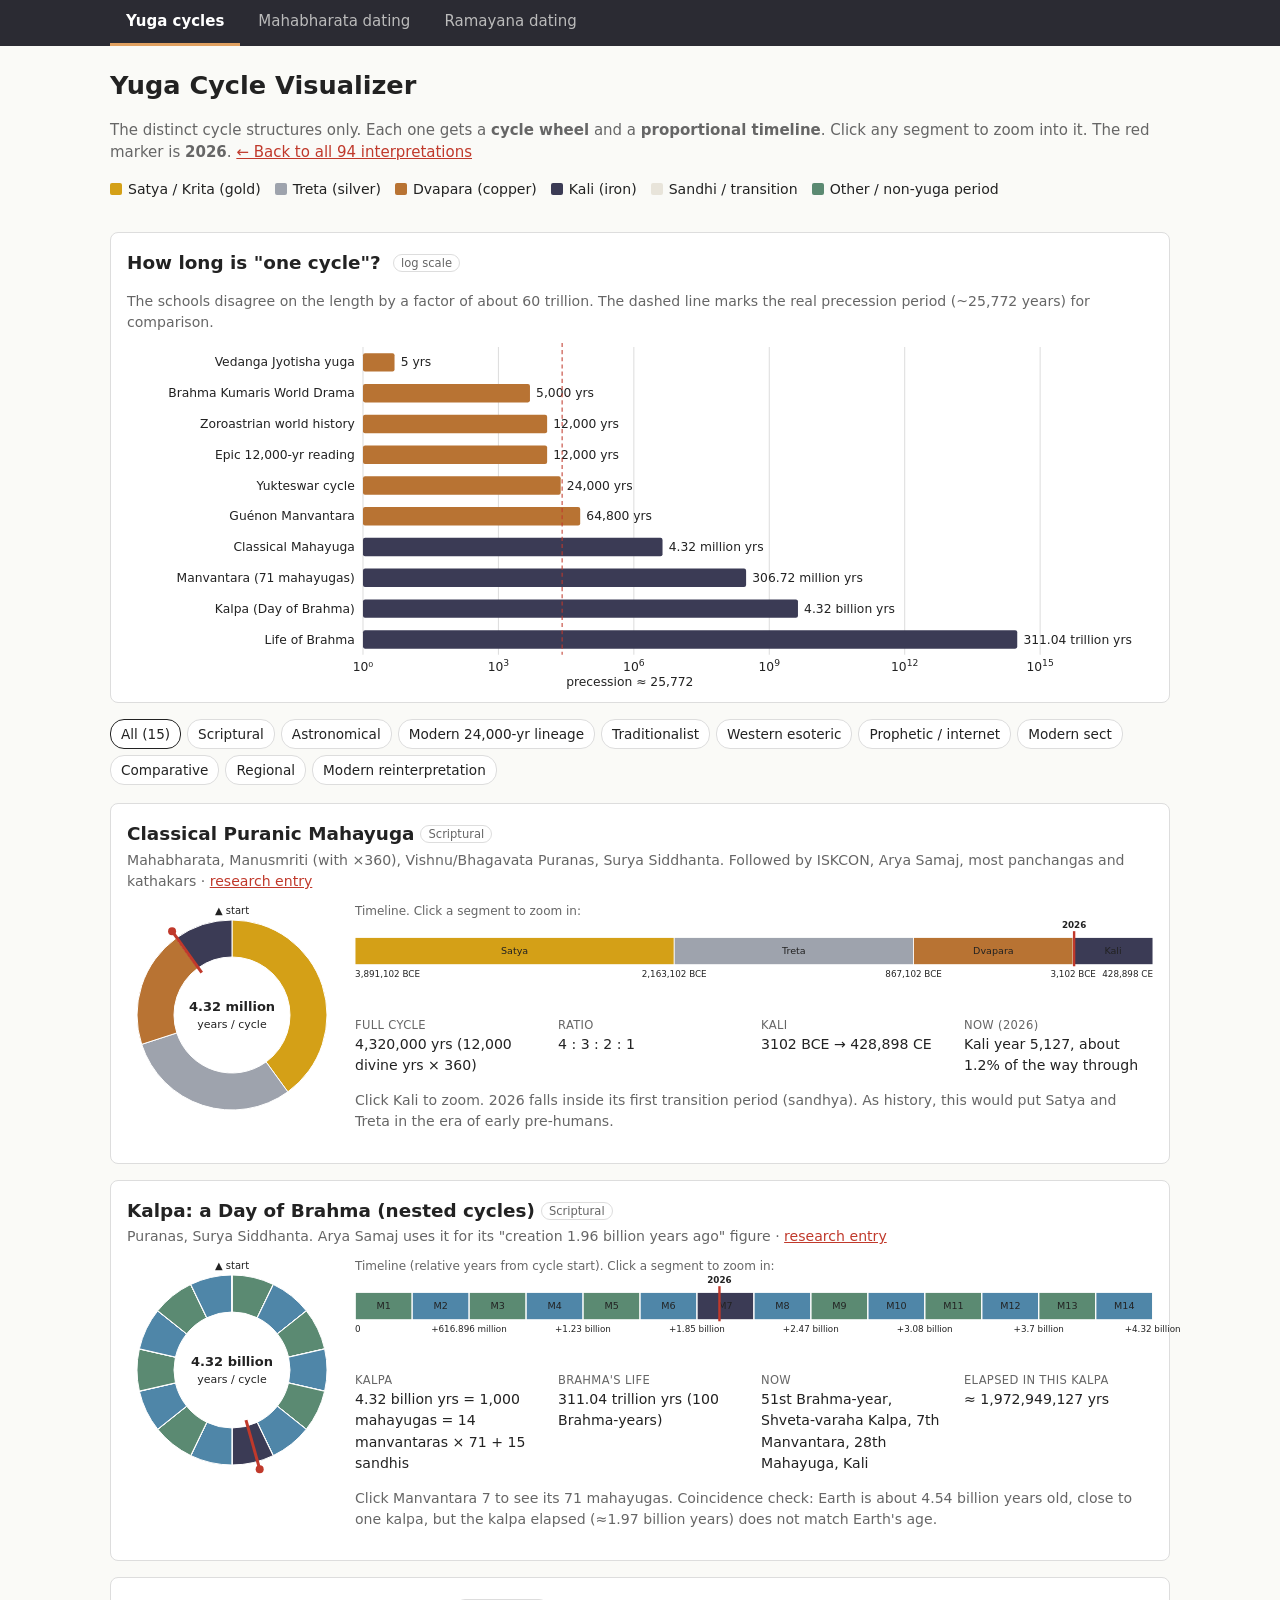
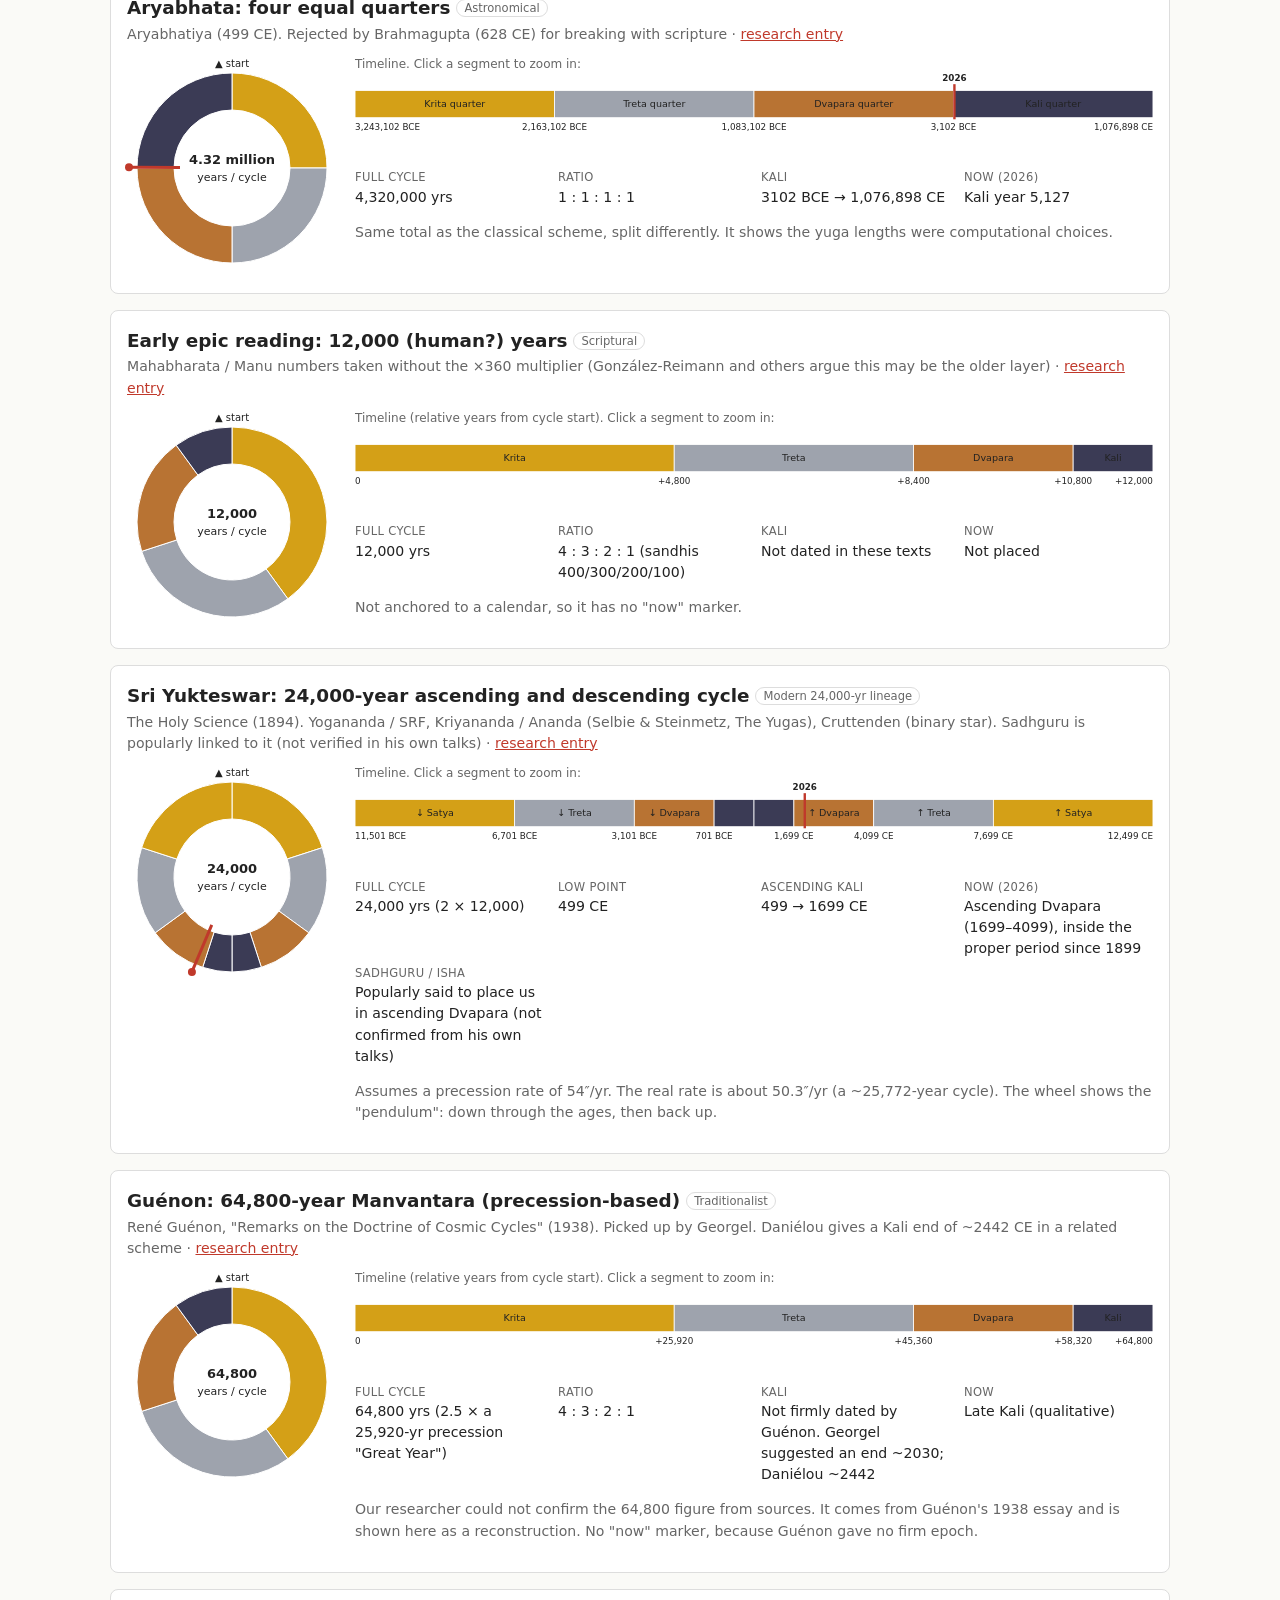
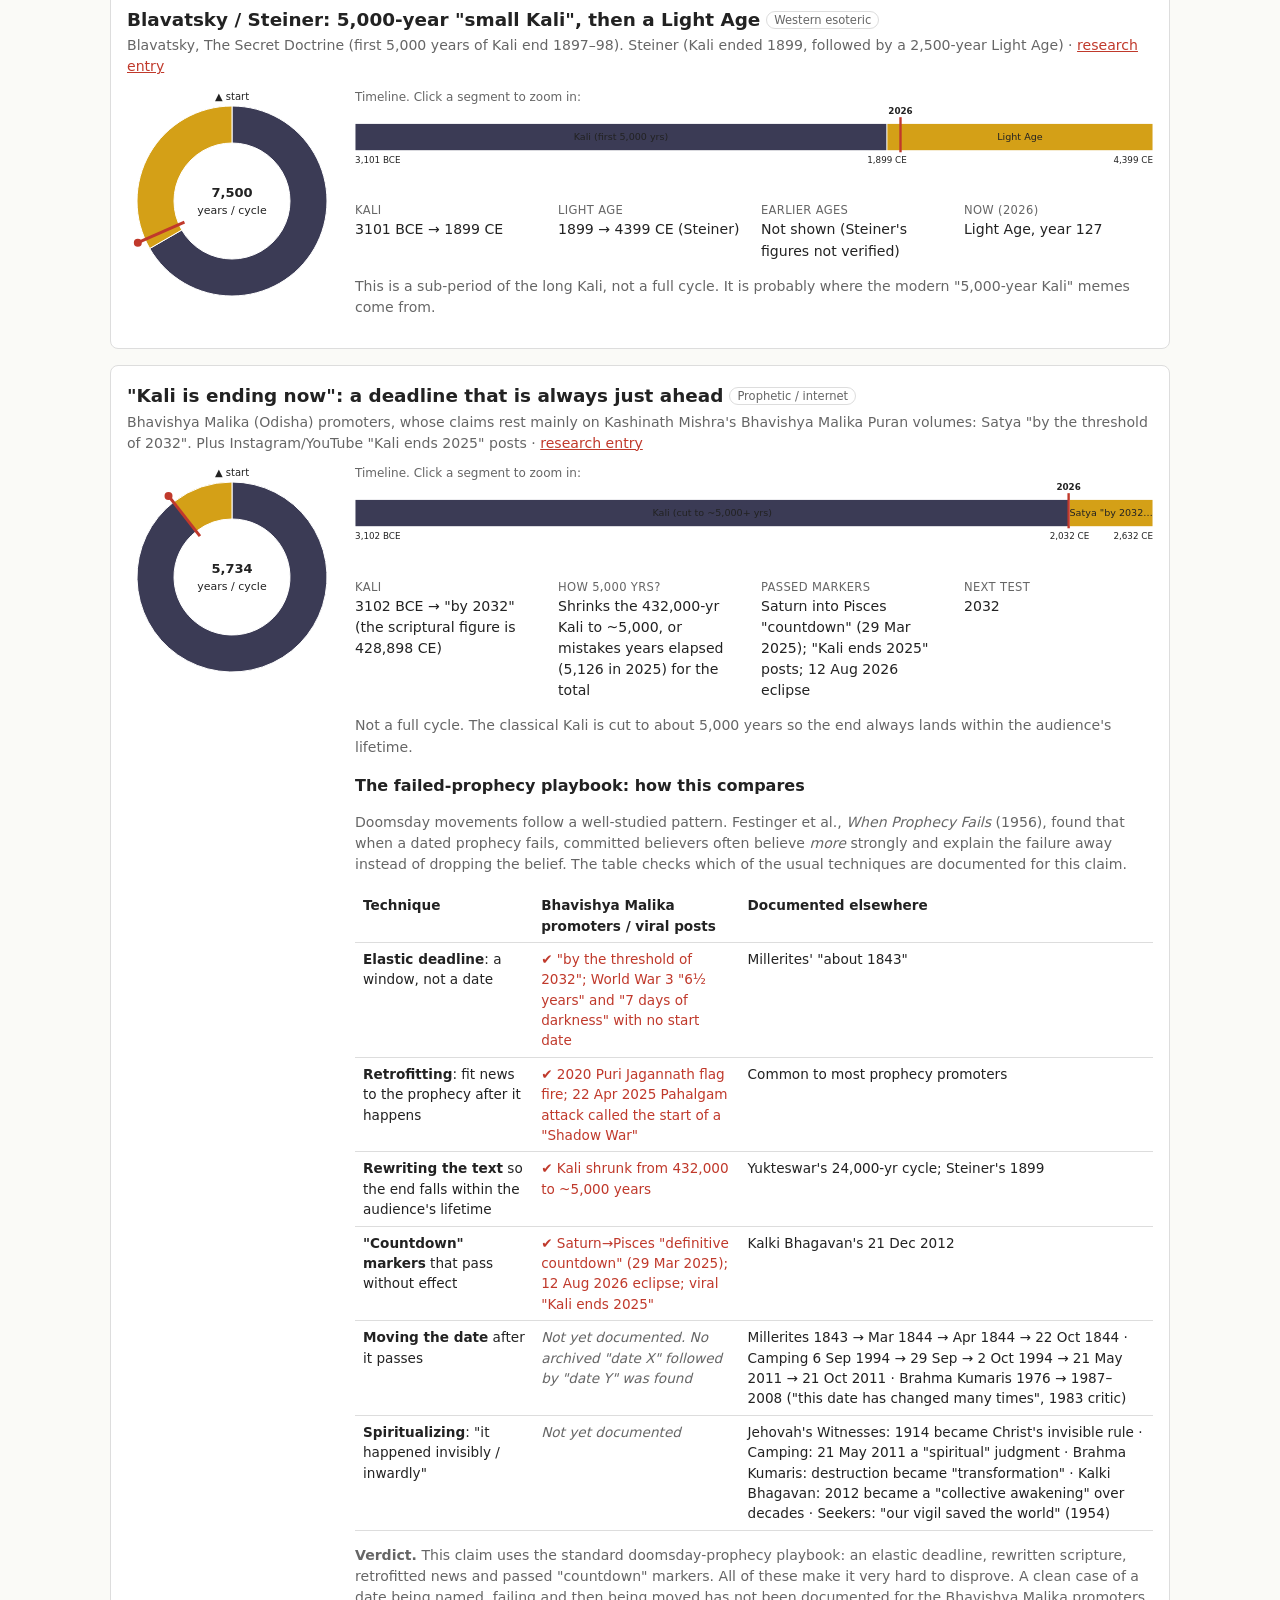
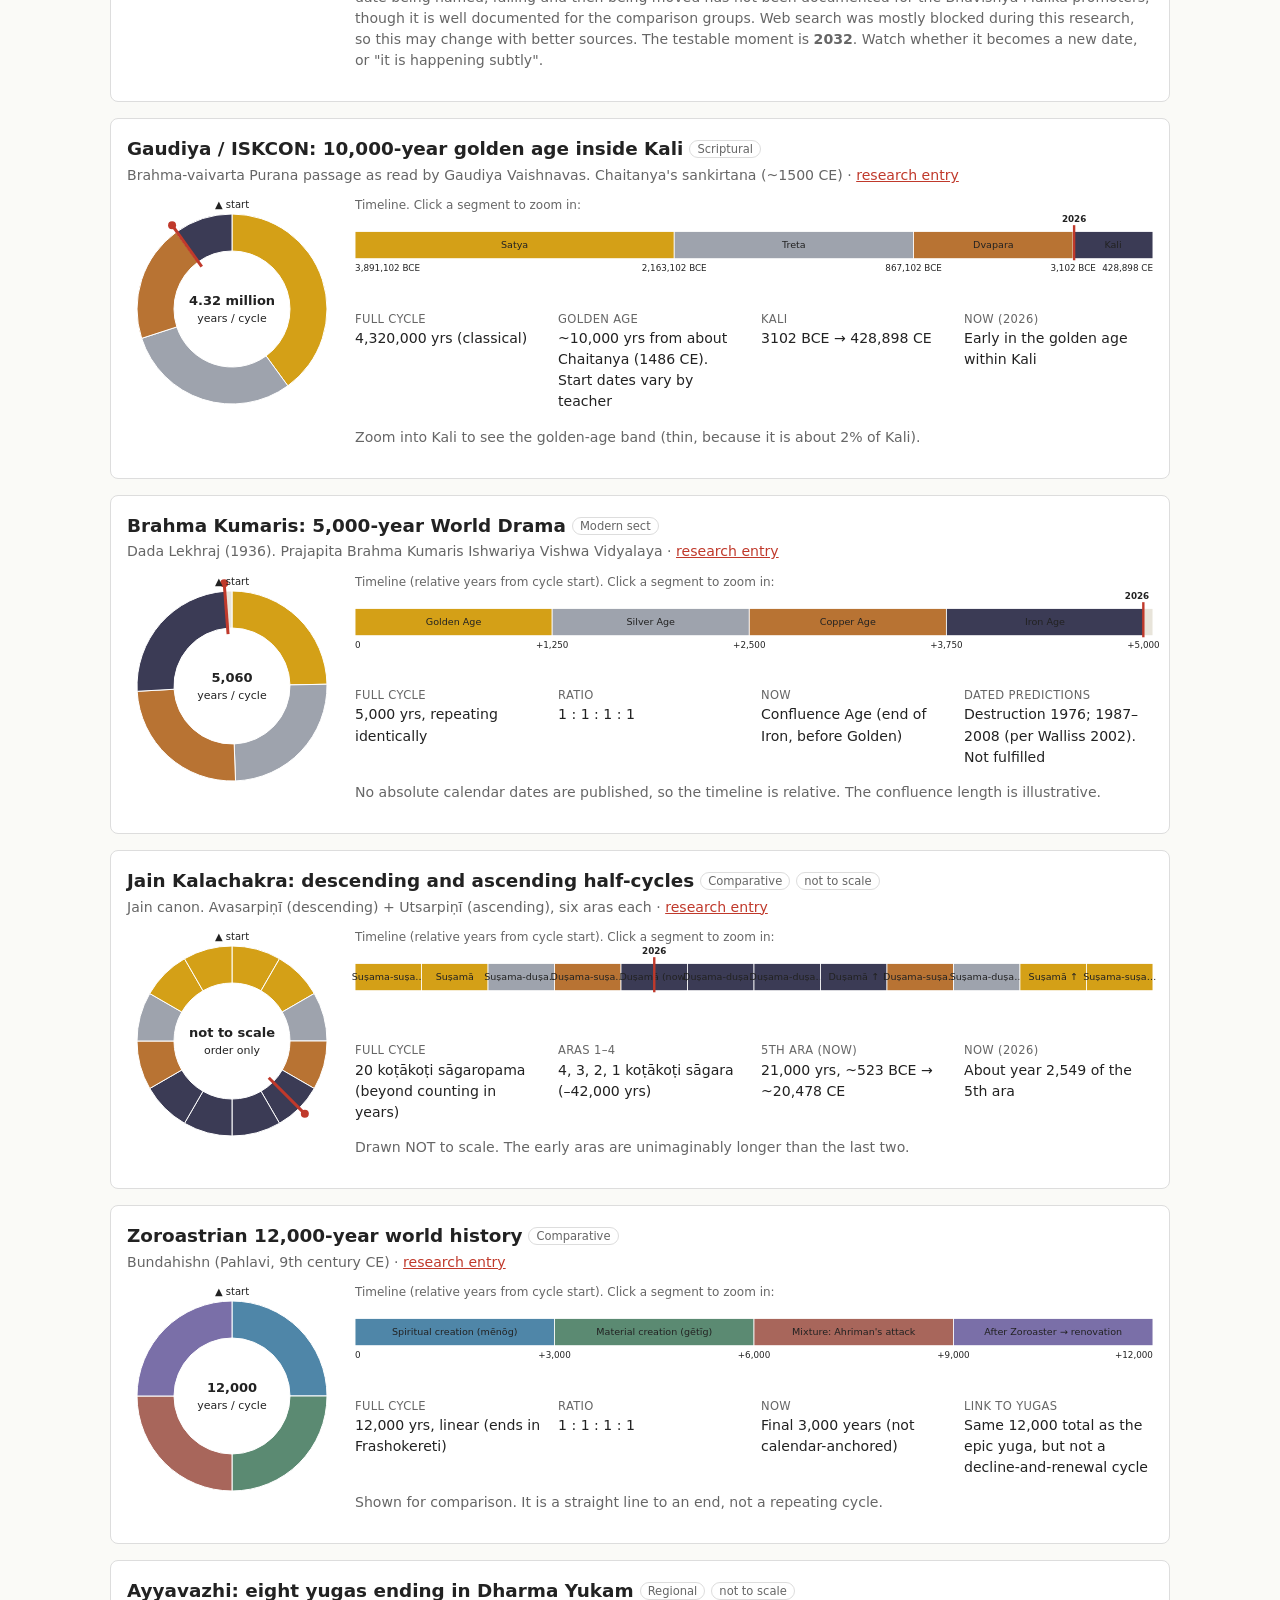
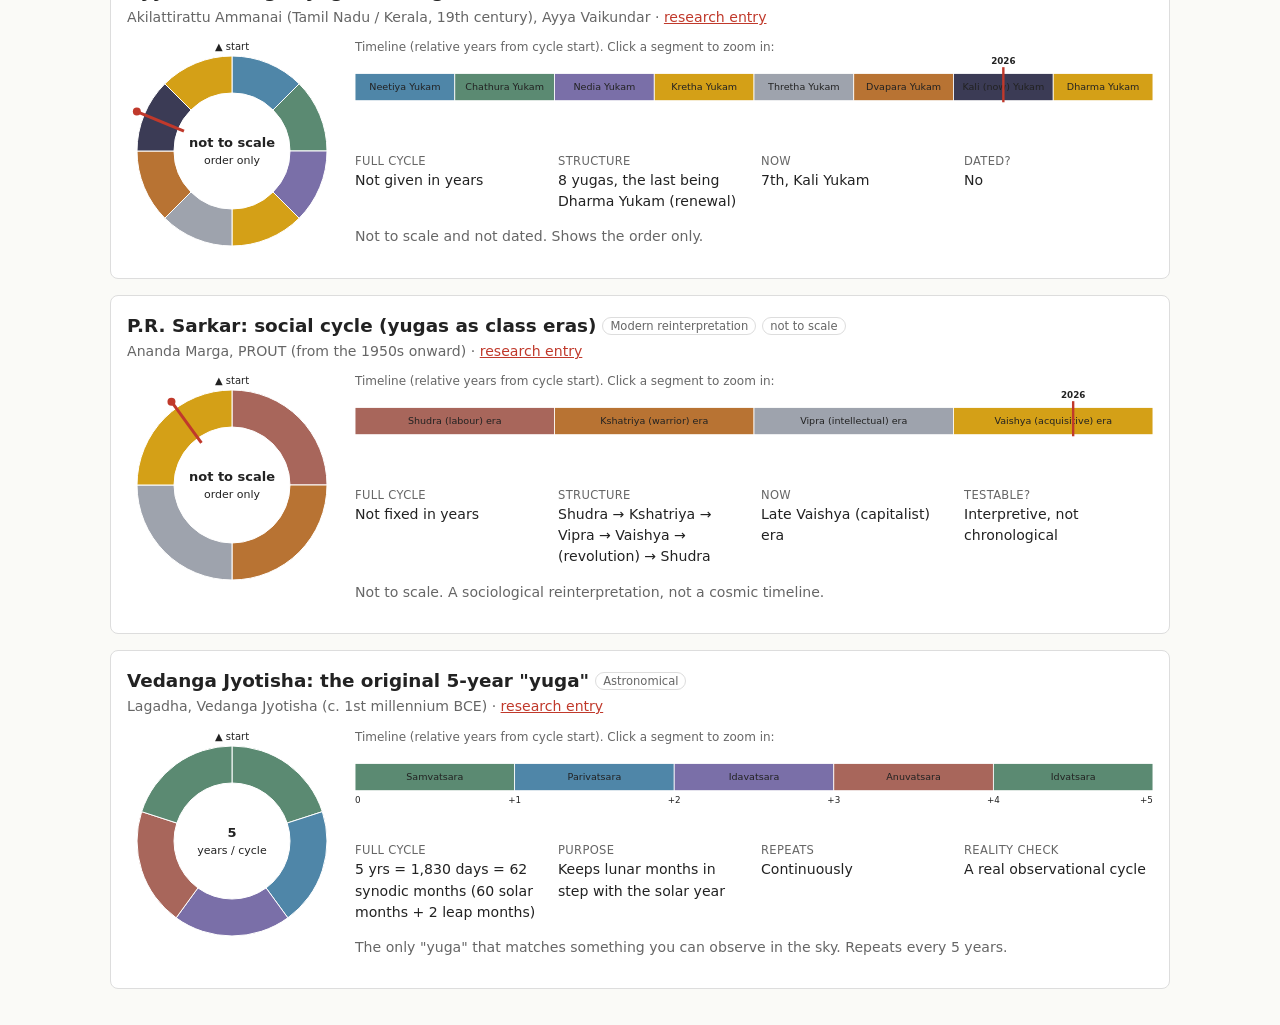
==== commit f3d0f2de: "Add Mahabharata and Ramayana dating tabs 109 proposed datings (44 Mahabharata, 65 Ramayana) found by" ====
--- a/visualizer.html
+++ b/visualizer.html
@@ -44,6 +44,8 @@
 </style>
 </head>
 <body>
+<div id="topnav"></div>
+<script src="nav.js"></script>
 <header>
   <h1>Yuga Cycle Visualizer</h1>
   <p class="sub">The distinct cycle structures only. Each one gets a <b>cycle wheel</b> and a <b>proportional timeline</b>. Click any segment to zoom into it. The red marker is <b>2026</b>. <a href="index.html">← Back to all 94 interpretations</a></p>
@@ -113,7 +115,7 @@
     origin: -11501,
     segs: [yuk('Satya', 'S', 4800, '↓'), yuk('Treta', 'T', 3600, '↓'), yuk('Dvapara', 'D', 2400, '↓'), yuk('Kali', 'K', 1200, '↓'),
            yuk('Kali', 'K', 1200, '↑'), yuk('Dvapara', 'D', 2400, '↑'), yuk('Treta', 'T', 3600, '↑'), yuk('Satya', 'S', 4800, '↑')],
-    facts: { 'Full cycle': '24,000 yrs (2 × 12,000)', 'Low point': '499 CE', 'Ascending Kali': '499 → 1699 CE', 'Now (2026)': 'Ascending Dvapara (1699–4099), inside the proper period since 1899' },
+    facts: { 'Full cycle': '24,000 yrs (2 × 12,000)', 'Low point': '499 CE', 'Ascending Kali': '499 → 1699 CE', 'Now (2026)': 'Ascending Dvapara (1699–4099), inside the proper period since 1899', 'Sadhguru / Isha': 'Popularly said to place us in ascending Dvapara (not confirmed from his own talks)' },
     note: 'Assumes a precession rate of 54″/yr. The real rate is about 50.3″/yr (a ~25,772-year cycle). The wheel shows the "pendulum": down through the ages, then back up.' },
   { id: 'guenon', group: 'Traditionalist', name: 'Guénon: 64,800-year Manvantara (precession-based)',
     who: 'René Guénon, "Remarks on the Doctrine of Cosmic Cycles" (1938). Picked up by Georgel. Daniélou gives a Kali end of ~2442 CE in a related scheme',
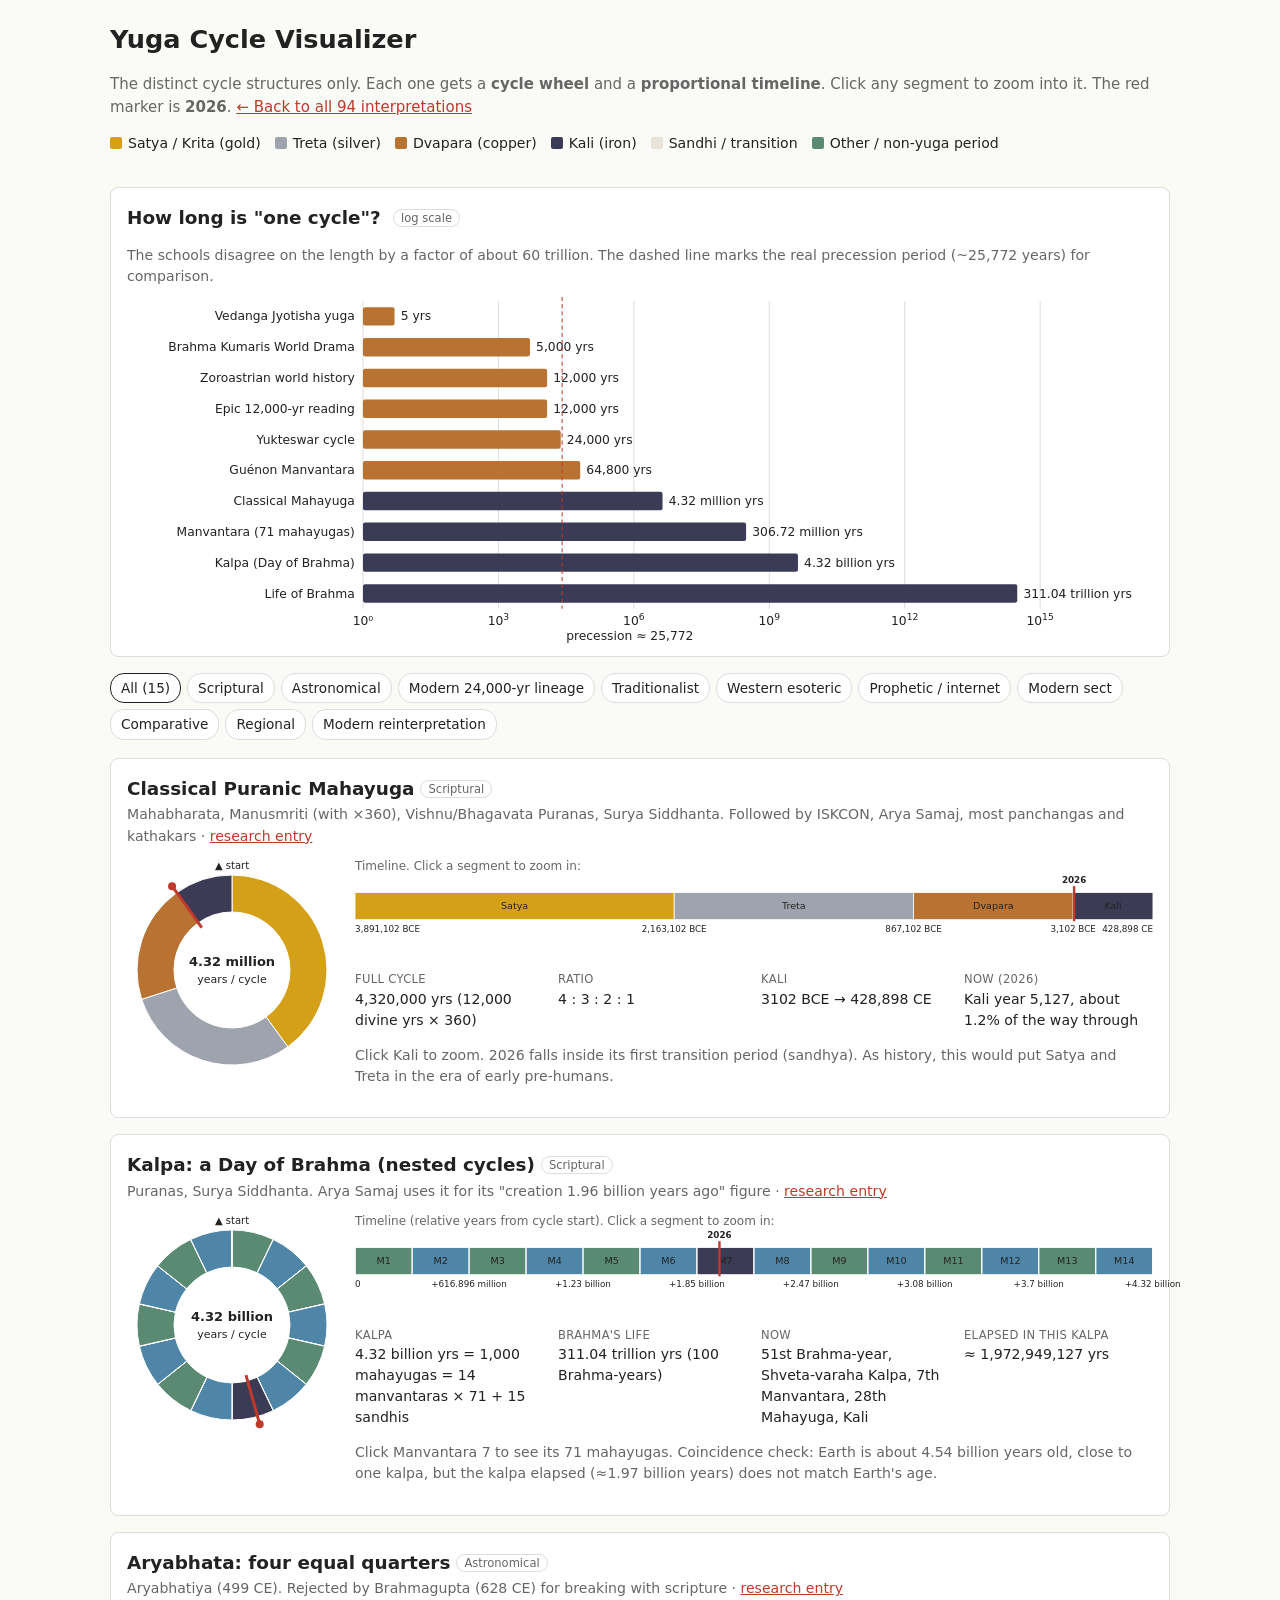
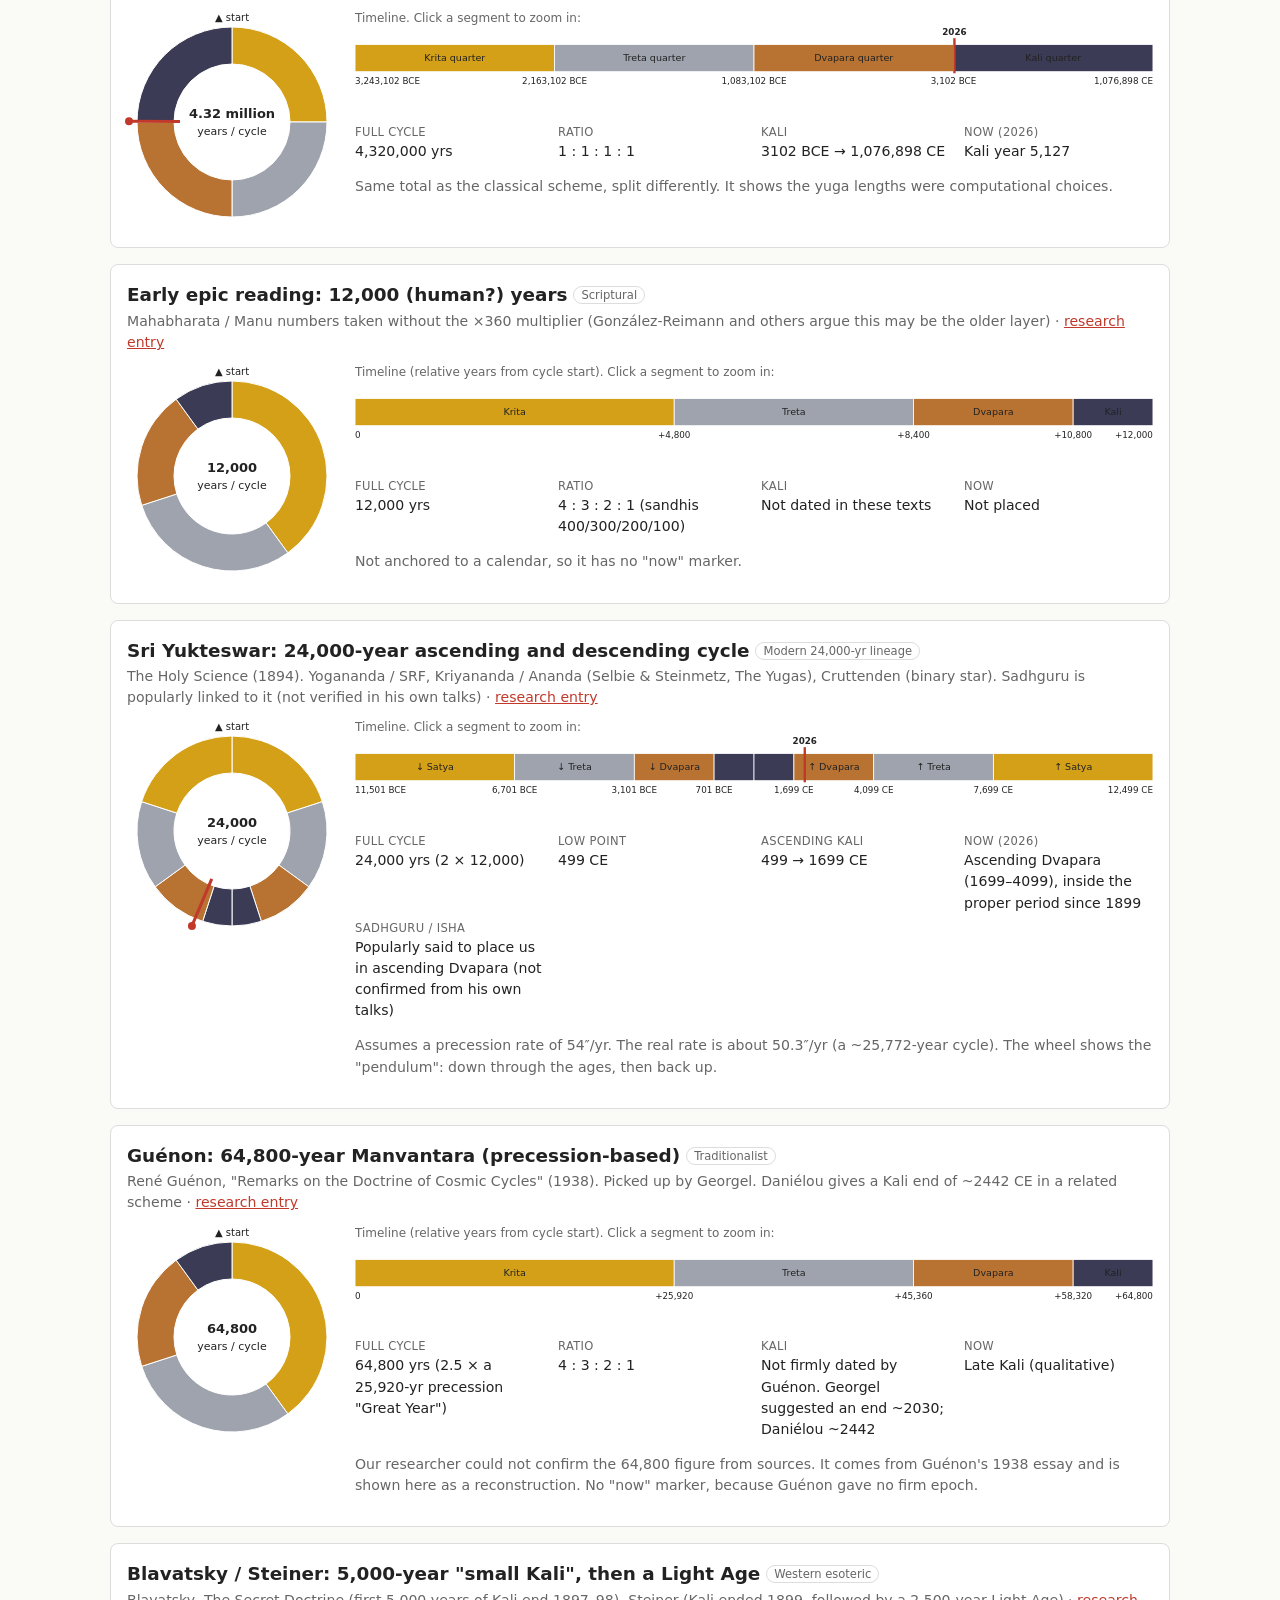
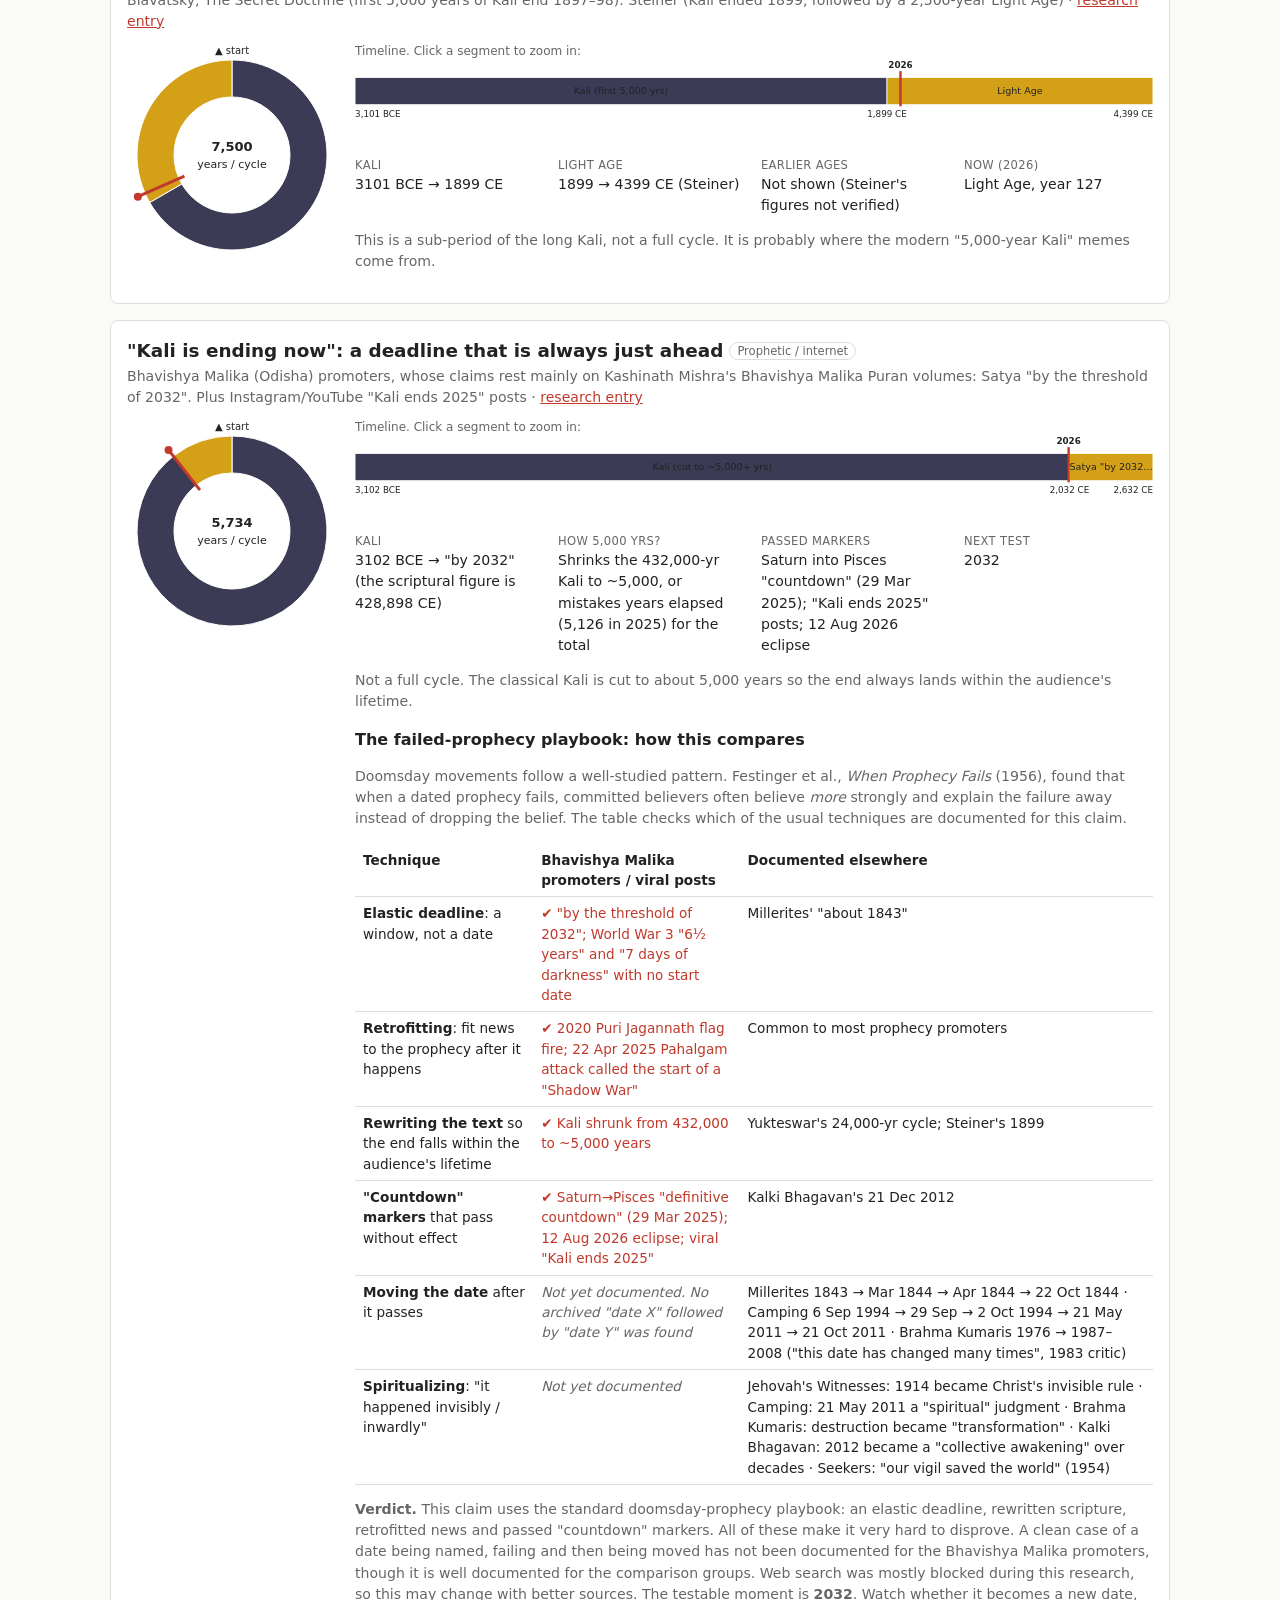
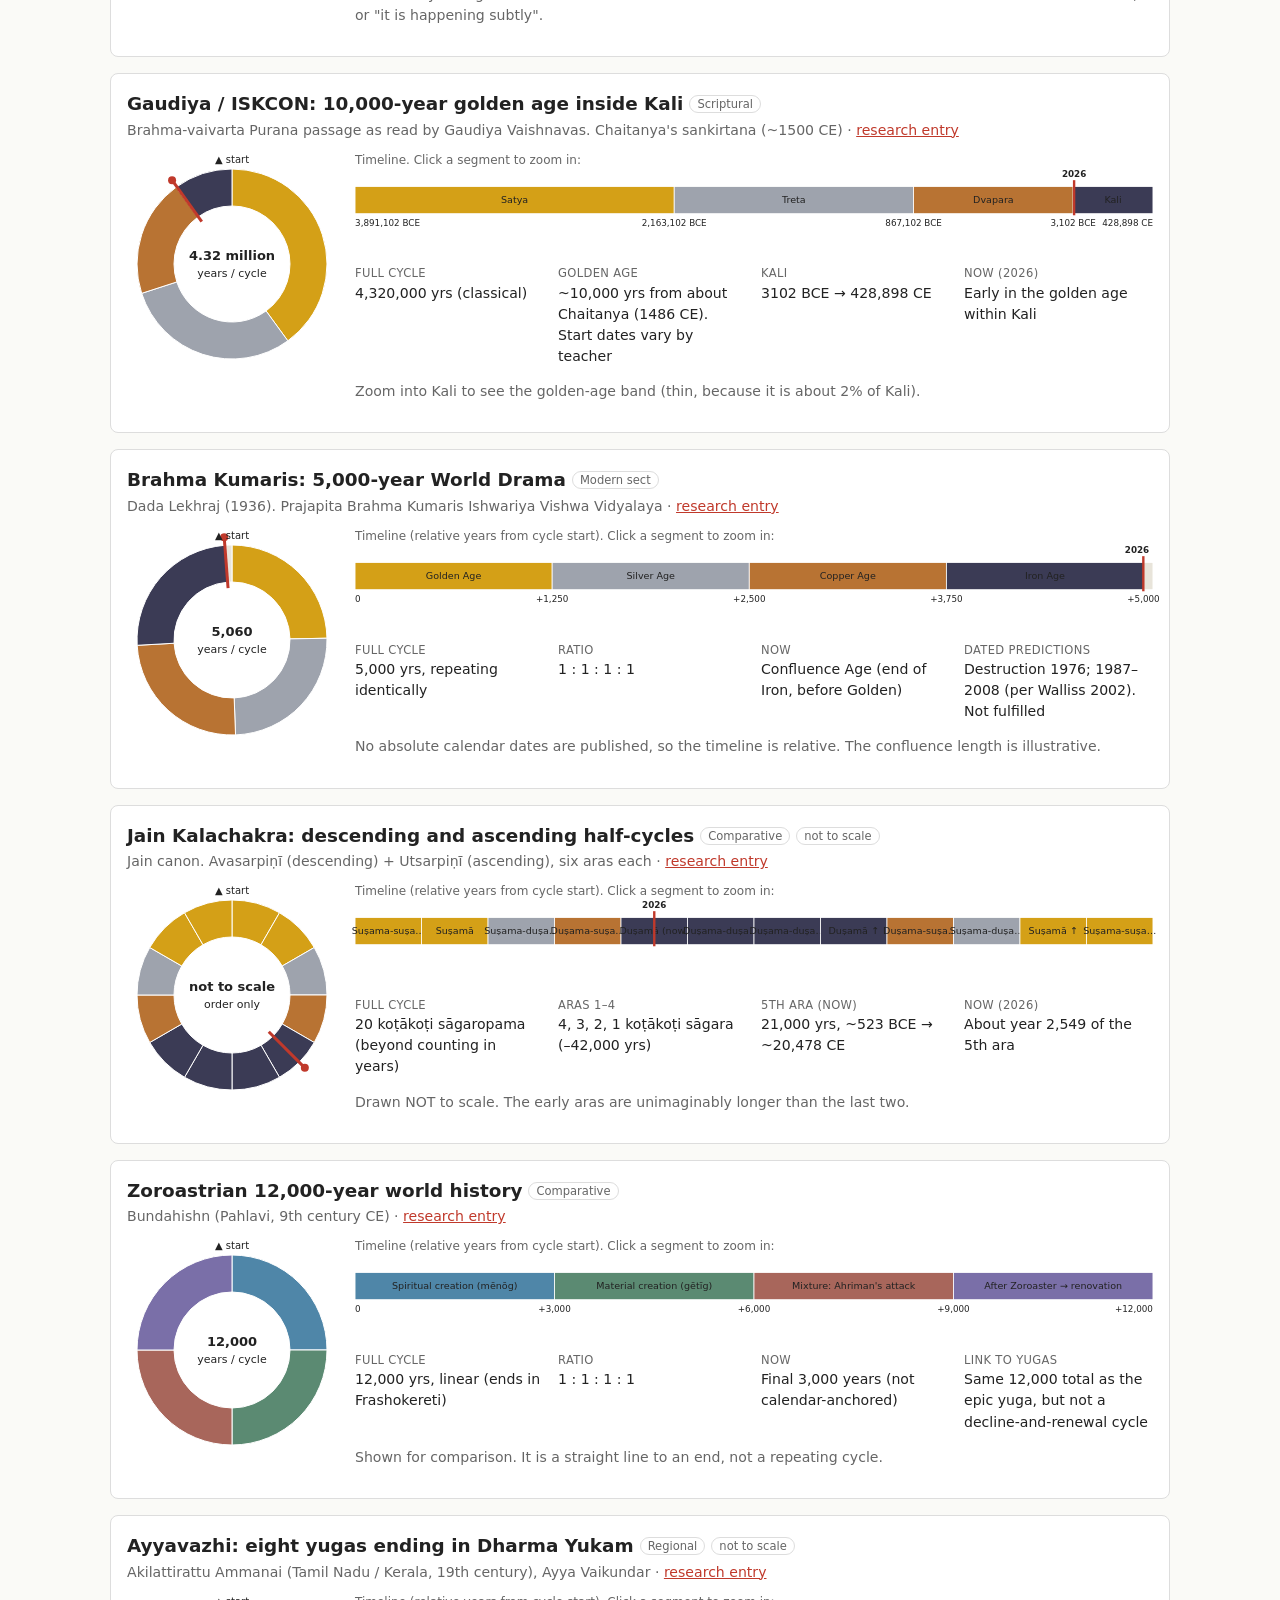
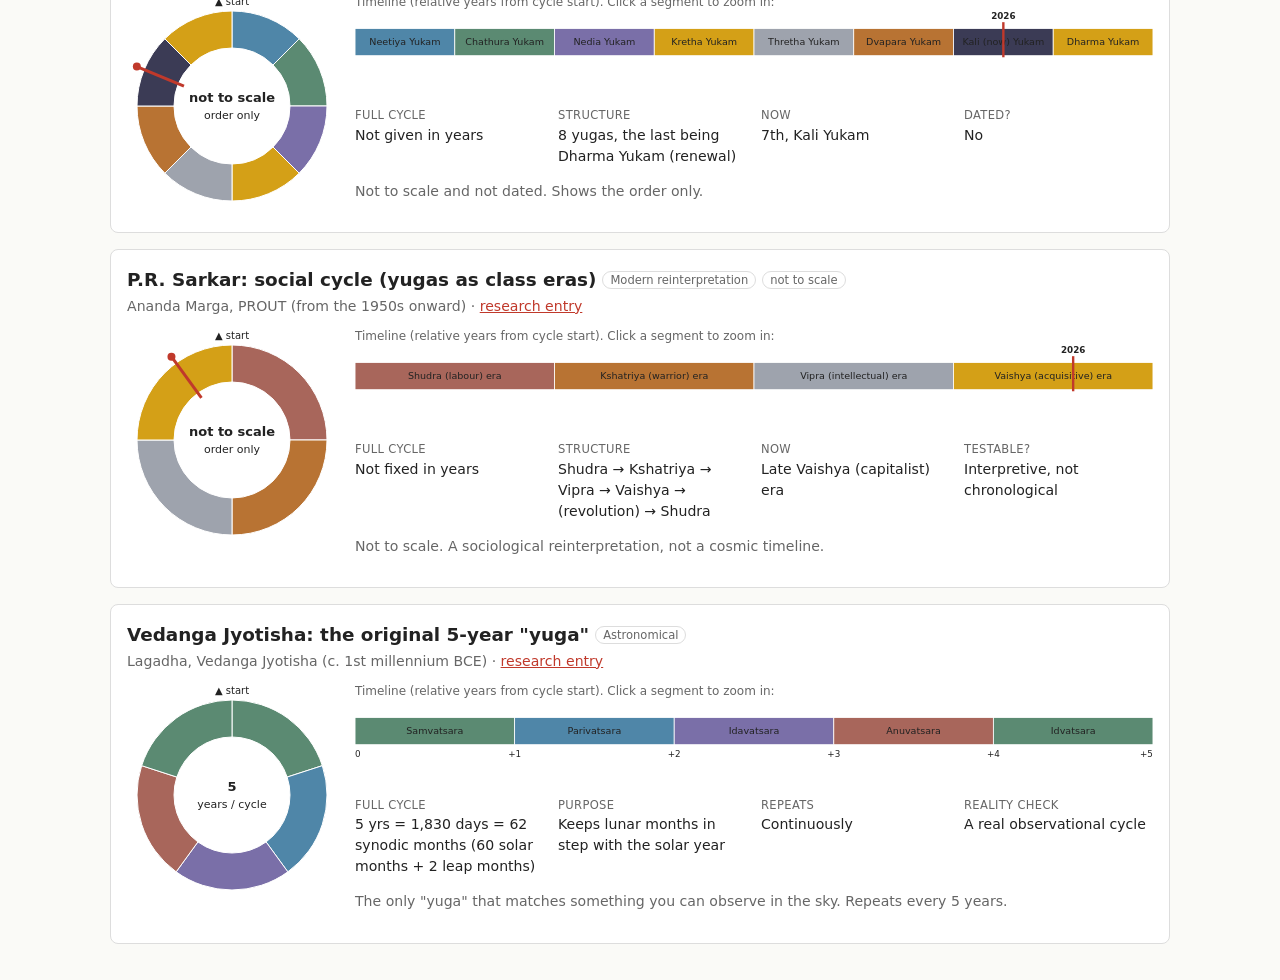
==== commit 207a8bda: "Add Sadhguru / Isha marker to the Yukteswar card Co-Authored-By: Claude <noreply@anthropic.com>" ====
--- a/visualizer.html
+++ b/visualizer.html
@@ -44,8 +44,6 @@
 </style>
 </head>
 <body>
-<div id="topnav"></div>
-<script src="nav.js"></script>
 <header>
   <h1>Yuga Cycle Visualizer</h1>
   <p class="sub">The distinct cycle structures only. Each one gets a <b>cycle wheel</b> and a <b>proportional timeline</b>. Click any segment to zoom into it. The red marker is <b>2026</b>. <a href="index.html">← Back to all 94 interpretations</a></p>
